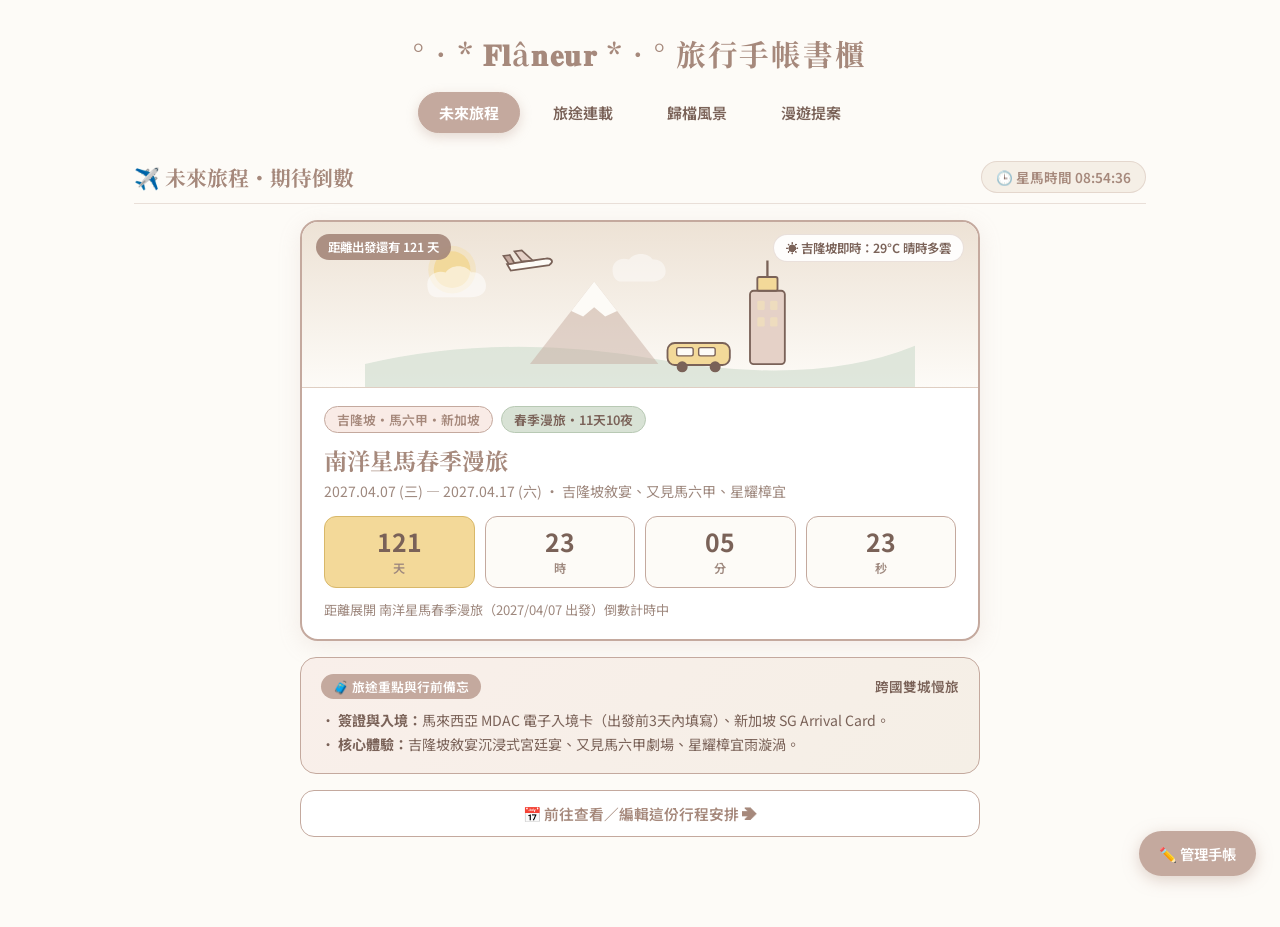
==== index.html @ 7ec60593 "Update navigation and content descriptions in index.html" ====
<!DOCTYPE html>
<html lang="zh-TW">
<head>
    <meta charset="UTF-8">
    <meta name="viewport" content="width=device-width, initial-scale=1.0">
    <!-- 【✏️ 文字修改】瀏覽器分頁標籤顯示的網站名稱 -->
    <title>°•* 𝐅𝐥â𝐧𝐞𝐮𝐫 *•° 旅行手帳書櫃</title>

    <!-- 【⚙️ 功能設定】Travelpayouts 聯盟行銷自動分潤腳本 -->
    <script nowprocket data-noptimize="1" data-cfasync="false" data-wpfc-render="false" seraph-accel-crit="1" data-no-defer="1" data-cmp-ab="2">
        (function () {
            var script = document.createElement("script");
            script.async = 1;
            script.setAttribute("data-cmp-ab", "2");
            script.src = 'https://emrld.ltd/NTk5Njg0.js?t=599684';
            document.head.appendChild(script);
        })();
    </script>

    <link rel="preconnect" href="https://fonts.googleapis.com">
    <link rel="preconnect" href="https://fonts.gstatic.com" crossorigin>
    <link href="https://fonts.googleapis.com/css2?family=Noto+Sans+TC:wght@400;500;600;700&family=Noto+Serif+TC:wght@600;700&display=swap" rel="stylesheet">
    <script type="text/javascript" src="https://identity.netlify.com/v1/netlify-identity-widget.js"></script>

    <style>
        /* =================================================================
           【🎨 顏色修改區】全站主色調調色盤
           ================================================================= */
        :root {
            --bg-color: #FDFBF7;          /* 網頁整體底色：手帳米白色 */
            --accent-brown: #C4A99E;      /* 主題色：溫潤奶茶棕 */
            --accent-brown-dark: #a6897c; /* 強調色：深奶茶棕 */
            --accent-pink: #E5D1C7;       /* 次要色：柔和藕粉色 */
            --accent-gold: #F3D999;       /* 點綴色：暖陽奶油黃（倒數天數格底色） */
            --accent-sage: #D8E2D5;       /* 點綴色：溫潤鼠尾草綠 */
            --text-main: #7A6258;         /* 主要內文字體顏色：深可可棕 */
            --text-light: #9E887E;        /* 次要說明字體顏色：淺可可棕 */
            --callout-bg: #F5EFE6;        /* 提示框底色：溫潤米杏色 */
            --border-soft: rgba(196, 169, 158, 0.35);
        }

        body {
            margin: 0;
            padding: 32px 24px 90px;
            font-family: 'Noto Sans TC', 'PingFang TC', 'Microsoft JhengHei', sans-serif;
            background-color: var(--bg-color);
            color: var(--text-main);
            max-width: 1060px;
            margin-inline: auto;
            box-sizing: border-box;
            -webkit-font-smoothing: antialiased;
        }

        h1 {
            font-family: 'Noto Serif TC', serif;
            color: var(--accent-brown-dark);
            text-align: center;
            font-size: 1.85rem;
            font-weight: 700;
            letter-spacing: 0.06em;
            margin: 0 0 18px 0;
        }

        /* 頂部四大導覽列（整排無底色，僅選中按鈕有奶茶棕底色） */
        .main-nav-tabs {
            display: flex;
            justify-content: center;
            flex-wrap: wrap;
            gap: 12px;
            margin-bottom: 28px;
        }
        .main-tab-btn {
            font-family: inherit;
            background: transparent;
            color: var(--text-main);
            border: 1.5px solid transparent;
            padding: 9px 20px;
            border-radius: 24px;
            font-size: 0.94rem;
            font-weight: 600;
            cursor: pointer;
            transition: all 0.2s ease;
            text-decoration: none;
            white-space: nowrap;
        }
        .main-tab-btn:hover {
            color: var(--accent-brown-dark);
            border-color: var(--border-soft);
            background: rgba(245, 239, 230, 0.5);
        }
        .main-tab-btn.active {
            background: var(--accent-brown);
            color: white;
            border-color: var(--accent-brown);
            box-shadow: 0 4px 12px rgba(196, 169, 158, 0.42);
            font-weight: 700;
        }

        .tab-view-panel { display: none; animation: fadeIn 0.25s ease; }
        .tab-view-panel.active { display: block; }
        @keyframes fadeIn {
            from { opacity: 0; transform: translateY(5px); }
            to { opacity: 1; transform: translateY(0); }
        }

        .section-header-bar {
            display: flex;
            justify-content: space-between;
            align-items: center;
            margin-bottom: 16px;
            padding-bottom: 10px;
            border-bottom: 1.5px solid var(--border-soft);
            flex-wrap: wrap;
            gap: 8px;
        }
        .section-title {
            font-family: 'Noto Serif TC', serif;
            color: var(--accent-brown-dark);
            font-size: 1.3rem;
            font-weight: 700;
            margin: 0;
        }

        /* 未出發的旅程 ＆ 動態天氣繪本插畫 */
        .dest-clock-pill {
            background: var(--callout-bg);
            border: 1px solid var(--border-soft);
            color: var(--accent-brown-dark);
            padding: 5px 14px;
            border-radius: 20px;
            font-size: 0.85rem;
            font-weight: 600;
        }
        .upcoming-container {
            max-width: 680px;
            margin: 0 auto;
            display: flex;
            flex-direction: column;
            gap: 16px;
        }
        .upcoming-main-card {
            background: white;
            border: 2px solid var(--accent-brown);
            border-radius: 18px;
            overflow: hidden;
            box-shadow: 0 6px 22px rgba(196, 169, 158, 0.18);
        }
        .upcoming-illustration {
            position: relative;
            width: 100%;
            height: 165px;
            border-bottom: 1.5px solid var(--border-soft);
            overflow: hidden;
            transition: background 0.6s ease;
        }
        .upcoming-illustration.weather-sunny  { background: linear-gradient(180deg, #EDE2D5 0%, #FDFBF7 100%); }
        .upcoming-illustration.weather-cloudy { background: linear-gradient(180deg, #E2DFDB 0%, #F7F4F0 100%); }
        .upcoming-illustration.weather-rainy  { background: linear-gradient(180deg, #CED6DC 0%, #ECEAE6 100%); }
        .upcoming-illustration.weather-snowy  { background: linear-gradient(180deg, #D8E2EA 0%, #F8FAFC 100%); }
        .upcoming-illustration.weather-night  { background: linear-gradient(180deg, #3E4A59 0%, #6E7B8B 100%); }
        .upcoming-illustration svg { width: 100%; height: 100%; object-fit: cover; position: relative; z-index: 2; }

        .upcoming-status-badge {
            position: absolute; top: 12px; left: 14px;
            background: rgba(166, 137, 124, 0.92); color: white;
            padding: 4px 12px; border-radius: 20px; font-size: 0.78rem; font-weight: 600; z-index: 5;
        }
        .live-weather-pill {
            position: absolute; top: 12px; right: 14px;
            background: rgba(255, 255, 255, 0.9); color: var(--text-main);
            border: 1px solid var(--border-soft); padding: 4px 12px; border-radius: 20px;
            font-size: 0.78rem; font-weight: 600; z-index: 5; cursor: pointer; user-select: none;
        }
        .weather-particles { position: absolute; inset: 0; pointer-events: none; z-index: 3; overflow: hidden; }
        .raindrop {
            position: absolute; top: -20px; width: 1.8px; height: 15px;
            background: linear-gradient(transparent, rgba(105, 135, 165, 0.75));
            animation: rainFall linear infinite;
        }
        @keyframes rainFall {
            0% { transform: translateY(-10px) translateX(0) rotate(12deg); opacity: 0; }
            20% { opacity: 0.85; }
            100% { transform: translateY(185px) translateX(-28px) rotate(12deg); opacity: 0.2; }
        }
        .snowflake {
            position: absolute; top: -12px; background: white; border-radius: 50%;
            box-shadow: 0 0 4px rgba(255,255,255,0.8); animation: snowFall linear infinite;
        }
        @keyframes snowFall {
            0% { transform: translateY(-10px) translateX(0); opacity: 0; }
            20% { opacity: 0.95; }
            50% { transform: translateY(85px) translateX(12px); }
            100% { transform: translateY(180px) translateX(-8px); opacity: 0.3; }
        }
        .star-dot {
            position: absolute; background: #FFF8DC; border-radius: 50%;
            animation: twinkleStar ease-in-out infinite alternate;
        }
        @keyframes twinkleStar {
            0% { opacity: 0.25; transform: scale(0.8); }
            100% { opacity: 1; transform: scale(1.25); }
        }
        .svg-cloud-anim { animation: floatCloud 4.5s ease-in-out infinite alternate; }
        .svg-sun-anim { transform-origin: 95px 52px; animation: pulseSun 3s ease-in-out infinite alternate; }
        @keyframes floatCloud { 0% { transform: translateX(-6px); } 100% { transform: translateX(8px); } }
        @keyframes pulseSun { 0% { transform: scale(0.96); opacity: 0.82; } 100% { transform: scale(1.05); opacity: 0.96; } }

        .upcoming-body { padding: 18px 22px 20px; }
        .upcoming-tags { display: flex; flex-wrap: wrap; gap: 8px; margin-bottom: 10px; }
        .up-tag {
            padding: 3px 12px; border-radius: 20px; font-size: 0.8rem; font-weight: 600;
            border: 1.5px solid var(--accent-brown); background: #F9EBE6; color: var(--accent-brown-dark);
        }
        .up-tag.members { background: var(--accent-sage); color: var(--text-main); border-color: #B8C9B4; }
        .upcoming-title { font-family: 'Noto Serif TC', serif; font-size: 1.45rem; font-weight: 700; color: var(--accent-brown-dark); margin: 0 0 4px 0; }
        .upcoming-subtitle { font-size: 0.88rem; color: var(--text-light); margin: 0 0 14px 0; line-height: 1.5; }
        .countdown-boxes { display: grid; grid-template-columns: repeat(4, 1fr); gap: 10px; margin-bottom: 12px; }
        .cd-box { border: 1.5px solid var(--accent-brown); border-radius: 12px; padding: 10px 6px; text-align: center; background: var(--bg-color); }
        .cd-box.highlight { background: var(--accent-gold); border-color: #D8B86A; }
        .cd-num { display: block; font-size: 1.55rem; font-weight: 700; color: var(--text-main); line-height: 1.2; }
        .cd-label { display: block; font-size: 0.76rem; color: var(--text-light); margin-top: 2px; font-weight: 600; }
        .countdown-note { font-size: 0.82rem; color: var(--text-light); margin: 0; }

        .memo-card {
            background: linear-gradient(135deg, #F9EFEA 0%, #F5EFE6 100%);
            border: 1.5px solid var(--accent-brown); border-radius: 16px; padding: 16px 20px;
        }
        .memo-card-header { display: flex; justify-content: space-between; align-items: center; margin-bottom: 10px; }
        .memo-badge { background: var(--accent-brown); color: white; padding: 3px 12px; border-radius: 16px; font-size: 0.8rem; font-weight: 600; }
        .upcoming-action-btn {
            display: inline-flex; align-items: center; justify-content: center; gap: 6px;
            background: white; color: var(--accent-brown-dark); border: 1.5px solid var(--accent-brown);
            padding: 12px 18px; border-radius: 14px; text-decoration: none; font-size: 0.92rem; font-weight: 600;
            transition: all 0.2s ease;
        }
        .upcoming-action-btn:hover { background: var(--accent-brown); color: white; }

        .secondary-pill-btn {
            font-family: inherit; background: white; color: var(--accent-brown-dark);
            border: 1.5px solid var(--accent-brown); padding: 8px 16px; border-radius: 20px;
            font-size: 0.85rem; font-weight: 600; cursor: pointer; text-decoration: none;
        }
        .secondary-pill-btn:hover { background: var(--accent-pink); color: white; }

        /* 已完成書櫃與篩選器 */
        .filter-section { display: flex; flex-direction: column; align-items: center; gap: 12px; margin-bottom: 24px; padding-bottom: 20px; border-bottom: 1px solid var(--border-soft); }
        .filter-row { display: flex; flex-wrap: wrap; justify-content: center; gap: 8px; width: 100%; }
        #country-filters { display: none; padding-top: 4px; }
        .filter-btn, .country-btn {
            font-family: inherit; border: 1.5px solid var(--accent-brown); background: white;
            color: var(--accent-brown-dark); padding: 7px 16px; border-radius: 20px;
            font-size: 0.9rem; font-weight: 600; cursor: pointer; transition: all 0.2s;
        }
        .country-btn { padding: 5px 14px; font-size: 0.85rem; }
        .filter-btn.active, .country-btn.active { background: var(--accent-brown); color: white; }
        .callout { padding: 14px 20px; border-radius: 10px; margin-bottom: 28px; font-size: 0.92rem; background: var(--callout-bg); border-left: 4px solid var(--accent-brown); line-height: 1.6; }
        .grid-container { display: grid; grid-template-columns: repeat(2, 1fr); gap: 28px; }
        .grid-container.single-card { grid-template-columns: minmax(0, 560px); justify-content: center; }
        .trip-card { background: white; border-radius: 14px; overflow: hidden; box-shadow: 0 4px 18px rgba(196, 169, 158, 0.18); transition: transform 0.3s; text-decoration: none; color: var(--text-main); display: block; }
        .trip-card[data-status="draft"] { display: none !important; }
        .trip-card:hover { transform: translateY(-5px); }
        .cover-collage { display: grid; grid-template-columns: repeat(3, 1fr); width: 100%; aspect-ratio: 9 / 4; }
        .cover-collage div { border-right: 2px solid white; background: var(--accent-brown); overflow: hidden; display: flex; align-items: center; justify-content: center; color: white; font-size: 0.85rem; }
        .cover-collage div:last-child { border-right: none; }
        .cover-collage img { width: 100%; height: 100%; object-fit: cover; display: block; }
        .card-content { padding: 20px 24px; }
        .card-content h3 { font-family: 'Noto Serif TC', serif; margin: 0 0 12px 0; color: var(--accent-brown-dark); font-size: 1.2rem; }
        table { width: 100%; border-collapse: collapse; font-size: 0.9rem; }
        th, td { padding: 8px 4px; text-align: left; border-bottom: 1px solid #f0ebe6; }
        tr:last-child th, tr:last-child td { border-bottom: none; }
        th { color: var(--text-light); width: 22%; font-weight: 500; }
        .status-empty-box { text-align: center; padding: 52px 24px; background: white; border: 1.5px dashed var(--accent-brown); border-radius: 18px; color: var(--text-light); max-width: 620px; margin: 12px auto; }
        .admin-fab {
            position: fixed; bottom: 24px; right: 24px; background: var(--accent-brown); color: white;
            text-decoration: none; padding: 12px 20px; border-radius: 30px; font-size: 0.9rem; font-weight: 600;
            box-shadow: 0 4px 15px rgba(196, 169, 158, 0.5); z-index: 1000;
        }
        @media (max-width: 768px) {
            body { padding: 20px 14px 80px; }
            h1 { font-size: 1.42rem; }
            .main-tab-btn { padding: 8px 14px; font-size: 0.85rem; }
            .grid-container { grid-template-columns: 1fr; }
        }
    </style>
</head>
<body>

    <h1>°•* 𝐅𝐥â𝐧𝐞𝐮𝐫 *•° 旅行手帳書櫃</h1>

    <!-- 頂部四大導覽列：第四顆「漫遊提案」直接連往獨立的 planner.html -->
    <nav class="main-nav-tabs" aria-label="手帳主選單">
        <button type="button" class="main-tab-btn active" data-target="tab-upcoming">未來旅程</button>
        <button type="button" class="main-tab-btn" data-target="tab-ongoing">旅途連載</button>
        <button type="button" class="main-tab-btn" data-target="tab-completed">歸檔風景</button>
        <a href="planner.html" class="main-tab-btn">漫遊提案</a>
    </nav>

    <!-- ✈️ 分頁 1：未出發的旅程 -->
    <section class="tab-view-panel active" id="tab-upcoming">
        <div class="section-header-bar">
            <h2 class="section-title">✈️ 未來旅程・期待倒數</h2>
            <div style="display:flex; align-items:center; gap:8px;">
                <select id="upcoming-trip-switcher" style="display:none; padding:4px 10px; border-radius:10px; border:1px solid var(--accent-brown); font-size:0.82rem;"></select>
                <div class="dest-clock-pill" id="dest-clock">當地時間讀取中...</div>
            </div>
        </div>

        <div class="upcoming-container" id="upcoming-content-wrap">
            <div class="upcoming-main-card">
                <div class="upcoming-illustration weather-sunny" id="up-weather-stage">
                    <span class="upcoming-status-badge" id="up-status-badge">籌備倒數中</span>
                    <span class="live-weather-pill" id="live-weather-pill" title="點擊可切換預覽：晴天／下雨／飄雪／夜空動態">🌤️ 當地天氣連線中...</span>
                    <div class="weather-particles" id="weather-particles"></div>

                    <svg viewBox="0 0 600 180" fill="none" xmlns="http://www.w3.org/2000/svg">
                        <g id="svg-sun-group" class="svg-sun-anim">
                            <circle cx="95" cy="52" r="26" fill="#F3D999" opacity="0.35"/>
                            <circle cx="95" cy="52" r="20" fill="#F3D999" opacity="0.95"/>
                        </g>
                        <g id="svg-moon-group" style="display: none;">
                            <path d="M105 36 A20 20 0 1 0 122 65 A16 16 0 1 1 105 36 Z" fill="#F3D999" opacity="0.95"/>
                        </g>
                        <g id="svg-clouds-group" class="svg-cloud-anim" opacity="0.55">
                            <path id="cloud-path-1" d="M68 68 C68 58 78 52 88 55 C94 46 110 46 116 55 C125 54 132 61 132 70 C132 78 124 82 115 82 L78 82 C71 82 68 76 68 68 Z" fill="#FFFFFF"/>
                            <path id="cloud-path-2" d="M270 52 C270 43 279 38 288 41 C294 33 308 33 314 41 C322 40 328 46 328 54 C328 61 321 65 312 65 L280 65 C273 65 270 59 270 52 Z" fill="#FFFFFF" opacity="0.85"/>
                        </g>
                        <path id="svg-hill" d="M0 155 Q150 120 320 150 T600 135 L600 180 L0 180 Z" fill="#D8E2D5" opacity="0.78"/>
                        <path d="M180 155 L250 65 L320 155 Z" fill="#C4A99E" opacity="0.48"/>
                        <path d="M225 97 L250 65 L275 97 L262 103 L250 93 L238 103 Z" fill="#FDFBF7"/>
                        <g id="svg-rain-extras" style="display: none;">
                            <ellipse cx="145" cy="166" rx="22" ry="3.5" fill="#9BB0C1" opacity="0.65"/>
                            <ellipse cx="295" cy="168" rx="18" ry="3" fill="#9BB0C1" opacity="0.55"/>
                            <path d="M286 144 C286 131 310 131 310 144 Z" fill="#D98A82" stroke="#7A6258" stroke-width="1.8"/>
                            <line x1="298" y1="144" x2="298" y2="157" stroke="#7A6258" stroke-width="1.8"/>
                        </g>
                        <g id="svg-snow-extras" style="display: none;">
                            <circle cx="150" cy="154" r="9" fill="#FFFFFF" stroke="#7A6258" stroke-width="1.8"/>
                            <circle cx="150" cy="140" r="6.5" fill="#FFFFFF" stroke="#7A6258" stroke-width="1.8"/>
                        </g>
                        <rect x="420" y="75" width="38" height="80" rx="4" fill="#E5D1C7" stroke="#7A6258" stroke-width="2"/>
                        <rect x="428" y="60" width="22" height="15" rx="2" fill="#F3D999" stroke="#7A6258" stroke-width="2"/>
                        <line x1="439" y1="42" x2="439" y2="60" stroke="#7A6258" stroke-width="2.5"/>
                        <g id="svg-tower-lights" opacity="0.35">
                            <rect x="428" y="86" width="8" height="10" rx="1.5" fill="#FFF3B0"/>
                            <rect x="442" y="86" width="8" height="10" rx="1.5" fill="#FFF3B0"/>
                            <rect x="428" y="104" width="8" height="10" rx="1.5" fill="#FFF3B0"/>
                            <rect x="442" y="104" width="8" height="10" rx="1.5" fill="#FFF3B0"/>
                        </g>
                        <path id="svg-headlight" d="M330 144 L292 135 L292 155 Z" fill="#FFF3B0" opacity="0" />
                        <rect x="330" y="132" width="68" height="24" rx="8" fill="#F3D999" stroke="#7A6258" stroke-width="2"/>
                        <rect x="340" y="137" width="18" height="9" rx="2" fill="#FDFBF7" stroke="#7A6258" stroke-width="1.5"/>
                        <rect x="364" y="137" width="18" height="9" rx="2" fill="#FDFBF7" stroke="#7A6258" stroke-width="1.5"/>
                        <circle cx="346" cy="158" r="6" fill="#7A6258"/>
                        <circle cx="382" cy="158" r="6" fill="#7A6258"/>
                        <g transform="translate(145, 28)">
                            <path d="M10 18 L52 12 C58 11 62 15 56 19 L14 25 Z" fill="#FDFBF7" stroke="#7A6258" stroke-width="2"/>
                            <path d="M26 15 L18 4 L26 3 L38 14 Z" fill="#E5D1C7" stroke="#7A6258" stroke-width="1.8"/>
                            <path d="M12 18 L6 9 L13 8 L18 17 Z" fill="#C4A99E" stroke="#7A6258" stroke-width="1.8"/>
                        </g>
                    </svg>
                </div>

                <div class="upcoming-body">
                    <div class="upcoming-tags">
                        <span class="up-tag" id="up-route-tag">吉隆坡・馬六甲・新加坡</span>
                        <span class="up-tag members" id="up-member-tag">春季漫旅・11天10夜</span>
                    </div>
                    <h3 class="upcoming-title" id="up-title">南洋星馬春季漫旅</h3>
                    <p class="upcoming-subtitle" id="up-date-text">2027.04.07 (三) — 2027.04.17 (六) ・ 吉隆坡敘宴、又見馬六甲、星耀樟宜</p>

                    <div class="countdown-boxes">
                        <div class="cd-box highlight"><span class="cd-num" id="cd-days">00</span><span class="cd-label">天</span></div>
                        <div class="cd-box"><span class="cd-num" id="cd-hours">00</span><span class="cd-label">時</span></div>
                        <div class="cd-box"><span class="cd-num" id="cd-mins">00</span><span class="cd-label">分</span></div>
                        <div class="cd-box"><span class="cd-num" id="cd-secs">00</span><span class="cd-label">秒</span></div>
                    </div>
                    <p class="countdown-note" id="up-note-text">距離展開 南洋星馬春季漫旅 倒數計時中</p>
                </div>
            </div>

            <div class="memo-card">
                <div class="memo-card-header">
                    <span class="memo-badge">🧳 旅途重點與行前備忘</span>
                    <span style="font-size:0.85rem; font-weight:600;" id="up-vehicle-tag">跨國雙城慢旅</span>
                </div>
                <div style="font-size: 0.88rem; line-height: 1.7;" id="up-memo-list">
- <strong>簽證與入境：</strong>馬來西亞 MDAC 電子入境卡（出發前3天內填寫）、新加坡 SG Arrival Card。<br>
- <strong>核心體驗：</strong>吉隆坡敘宴沉浸式宮廷宴、又見馬六甲劇場、星耀樟宜雨漩渦。
                </div>
            </div>

            <a href="journal.html?trip=malaysia_2027&view=itinerary" class="upcoming-action-btn" id="up-link-btn">
                📅 前往查看／編輯這份行程安排 ➔
            </a>
        </div>
    </section>

    <!-- 🚃 分頁 2：進行中的旅程 -->
    <section class="tab-view-panel" id="tab-ongoing">
        <div class="section-header-bar">
            <h2 class="section-title">🚃 旅途連載・即時手帳</h2>
        </div>
        <div id="ongoing-container">
            <div class="status-empty-box" id="ongoing-empty">
                <div style="font-size: 2rem; margin-bottom: 8px;">🍵</div>
                <div style="font-weight: 700; color: var(--accent-brown-dark); font-size: 1.05rem; margin-bottom: 6px;">
                    目前沒有正在進行中的旅程
                </div>
                <p style="margin: 0 0 18px 0; font-size: 0.9rem; line-height: 1.6;">
                    當下一趟旅程（<span id="ongoing-next-name">南洋星馬春季漫旅</span>）於 <span id="ongoing-next-date">2027/04/07</span> 出發時，<br>這裡就會自動切換為旅途實戰模式！
                </p>
                <div style="display: flex; justify-content: center; gap: 10px; flex-wrap: wrap;">
                    <button type="button" class="secondary-pill-btn" onclick="switchMainTab('tab-upcoming')">查看未出發倒數</button>
                    <button type="button" class="secondary-pill-btn" onclick="switchMainTab('tab-completed')">瀏覽已完成手帳</button>
                </div>
            </div>
        </div>
    </section>

    <!-- 🎞️ 分頁 3：已完成的旅程（由 data/[location_year].json 的 isDraft 欄位動態控制顯示/隱藏） -->
    <section class="tab-view-panel" id="tab-completed">
        <div class="section-header-bar">
            <h2 class="section-title">🎞️ 歸檔風景・珍藏回憶</h2>
        </div>

        <div class="filter-section">
            <div class="filter-row" id="continent-filters">
                <button type="button" class="filter-btn active" data-continent="ALL">全部</button>
                <button type="button" class="filter-btn" data-continent="亞洲">亞洲</button>
                <button type="button" class="filter-btn" data-continent="歐洲">歐洲</button>
                <button type="button" class="filter-btn" data-continent="北美洲">北美洲</button>
                <button type="button" class="filter-btn" data-continent="非洲">非洲</button>
                <button type="button" class="filter-btn" data-continent="南美洲">南美洲</button>
                <button type="button" class="filter-btn" data-continent="大洋洲">大洋洲</button>
                <button type="button" class="filter-btn" data-continent="南極洲">南極洲</button>
            </div>
            <div class="filter-row" id="country-filters">
                <button type="button" class="country-btn" data-continent="亞洲" data-country="台灣">台灣</button>
                <button type="button" class="country-btn" data-continent="亞洲" data-country="日本">日本</button>
                <button type="button" class="country-btn" data-continent="亞洲" data-country="韓國">韓國</button>
                <button type="button" class="country-btn" data-continent="亞洲" data-country="香港">香港</button>
                <button type="button" class="country-btn" data-continent="亞洲" data-country="中國">中國</button>
                <button type="button" class="country-btn" data-continent="亞洲" data-country="馬來西亞">馬來西亞</button>
                <button type="button" class="country-btn" data-continent="亞洲" data-country="新加坡">新加坡</button>
            </div>
        </div>

        <div class="callout">
            <strong>📚 總覽資訊：</strong>點擊上方七大洲可展開對應國家並篩選旅程，點擊下方的旅程卡片即可開啟該趟旅行的專屬「動態地圖手帳」。
        </div>

        <div class="grid-container" id="cards-grid">
            <a href="journal.html?trip=malaysia_2027" class="trip-card"
               data-trip-id="malaysia_2027"
               data-continent="亞洲"
               data-country="馬來西亞,新加坡"
               data-start="2027-04-07"
               data-end="2027-04-17">
                <div class="cover-collage">
                    <div><img src="media/malaysia_2027/cover-1.png" alt="封面照 1" onerror="this.parentElement.innerHTML='封面照 1'"></div>
                    <div><img src="media/malaysia_2027/cover-2.png" alt="封面照 2" onerror="this.parentElement.innerHTML='封面照 2'"></div>
                    <div><img src="media/malaysia_2027/cover-3.png" alt="封面照 3" onerror="this.parentElement.innerHTML='封面照 3'"></div>
                </div>
                <div class="card-content">
                    <h3>南洋星馬春季漫旅</h3>
                    <table>
                        <tr><th>日期</th><td>2027/04/07 — 04/17 (11天10夜)</td></tr>
                        <tr><th>重點</th><td>吉隆坡敘宴、又見馬六甲、星耀樟宜</td></tr>
                        <tr><th>季節</th><td>2027 春季</td></tr>
                    </table>
                </div>
            </a>

            <a href="journal.html?trip=tohoku_2026" class="trip-card"
               data-trip-id="tohoku_2026"
               data-continent="亞洲"
               data-country="日本"
               data-start="2026-01-28"
               data-end="2026-02-05">
                <div class="cover-collage">
                    <div><img src="media/tohoku_2026/cover-1.png" alt="封面照 1" onerror="this.parentElement.innerHTML='封面照 1'"></div>
                    <div><img src="media/tohoku_2026/cover-2.png" alt="封面照 2" onerror="this.parentElement.innerHTML='封面照 2'"></div>
                    <div><img src="media/tohoku_2026/cover-3.png" alt="封面照 3" onerror="this.parentElement.innerHTML='封面照 3'"></div>
                </div>
                <div class="card-content">
                    <h3>日本東北冬季漫旅</h3>
                    <table>
                        <tr><th>天數</th><td>9 天 8 夜</td></tr>
                        <tr><th>重點</th><td>藏王樹冰、銀山溫泉、狐狸村</td></tr>
                        <tr><th>季節</th><td>2026 冬季</td></tr>
                    </table>
                </div>
            </a>
        </div>

        <div id="empty-state" class="status-empty-box" style="display: none;">
            ✨ 這個地區的旅行手帳正在醞釀中，敬請期待下一段旅程！
        </div>
    </section>

    <a href="admin/" class="admin-fab">✏️ 管理手帳</a>

    <script>
        /* === PART 0：頂部三大分頁切換與網址參數支援 === */
        function switchMainTab(targetId) {
            document.querySelectorAll('.main-tab-btn[data-target]').forEach(b => b.classList.toggle('active', b.dataset.target === targetId));
            document.querySelectorAll('.tab-view-panel').forEach(p => p.classList.toggle('active', p.id === targetId));
            window.scrollTo({ top: 0, behavior: 'smooth' });
        }
        document.querySelectorAll('.main-tab-btn[data-target]').forEach(b => b.addEventListener('click', () => switchMainTab(b.dataset.target)));

        // 若從 planner.html 點擊返回特定分頁（例如 index.html?tab=tab-completed），自動切換至該分頁
        const initTabParam = new URLSearchParams(location.search).get('tab');
        if (initTabParam && document.getElementById(initTabParam)) {
            switchMainTab(initTabParam);
        }

        /* === PART 1：自動探索未出發的 itinerary/[location_year].json === */
        const DEFAULT_UPCOMING_META = {
            malaysia_2027: {
                tripId: "malaysia_2027",
                tripTitle: "南洋星馬春季漫旅",
                routeTag: "吉隆坡・馬六甲・新加坡",
                memberTag: "春季漫旅・11天10夜",
                startDate: "2027-04-07",
                endDate: "2027-04-17",
                dateSubTitle: "2027.04.07 (三) — 2027.04.17 (六) ・ 吉隆坡敘宴、又見馬六甲、星耀樟宜",
                timezone: "Asia/Kuala_Lumpur",
                timezoneLabel: "星馬時間",
                weatherCity: "吉隆坡",
                lat: 3.1390,
                lng: 101.6869,
                vehicleTag: "跨國雙城慢旅",
                memoHtml: "• <strong>簽證與入境：</strong>馬來西亞 MDAC 電子入境卡（出發前3天內填寫）、新加坡 SG Arrival Card。<br>• <strong>核心體驗：</strong>吉隆坡敘宴沉浸式宮廷宴、又見馬六甲劇場、星耀樟宜雨漩渦。"
            }
        };

        let activeUpcomingTrip = { ...DEFAULT_UPCOMING_META.malaysia_2027 };
        let upcomingTripsPool = [];
        let currentWeatherModeIndex = 0;
        let liveDetectedWeather = { mode: 'sunny', temp: 29, desc: '晴時多雲' };
        const WEATHER_PREVIEW_MODES = [
            { key: 'LIVE', label: '即時天氣' },
            { key: 'rainy', label: '🌧️ 下雨動態預覽', temp: 26 },
            { key: 'sunny', label: '☀️ 晴朗動態預覽', temp: 30 },
            { key: 'snowy', label: '❄️ 飄雪動態預覽', temp: -3 },
            { key: 'night', label: '🌙 夜空動態預覽', temp: 25 }
        ];

        async function discoverAllItineraryTrips() {
            const tripIds = new Set(['malaysia_2027', 'tohoku_2026']);
            document.querySelectorAll('.trip-card[data-trip-id]').forEach(el => tripIds.add(el.dataset.tripId));

            if (location.hostname.endsWith('github.io')) {
                try {
                    const owner = location.hostname.split('.')[0];
                    const repo = location.pathname.split('/').filter(Boolean)[0] || `${owner}.github.io`;
                    const apiRes = await fetch(`https://api.github.com/repos/${owner}/${repo}/contents/itinerary`);
                    if (apiRes.ok) {
                        const files = await apiRes.json();
                        files.forEach(f => {
                            if (f.name && f.name.endsWith('.json')) tripIds.add(f.name.replace('.json', ''));
                        });
                    }
                } catch (e) {}
            }

            const now = new Date();
            const upcomingList = [];

            for (const id of tripIds) {
                let itinData = null;
                try {
                    const res = await fetch(`itinerary/${id}.json?t=${Date.now()}`, { cache: 'no-store' });
                    if (res.ok) itinData = await res.json();
                } catch (e) {}

                // 若在 itinerary/[id].json 中將 isDraft 設為 true，則連同未來旅程倒數一起隱藏
                if (itinData?.isDraft === true || itinData?.hidden === true) continue;

                const cardEl = document.querySelector(`.trip-card[data-trip-id="${id}"]`);
                const fallback = DEFAULT_UPCOMING_META[id] || {};
                const startDate = itinData?.startDate || cardEl?.dataset.start || fallback.startDate || null;
                const endDate = itinData?.endDate || cardEl?.dataset.end || fallback.endDate || null;

                if (startDate) {
                    const startObj = new Date(`${startDate}T00:00:00`);
                    const endObj = endDate ? new Date(`${endDate}T23:59:59`) : new Date(startObj.getTime() + 864000000);

                    if (now <= endObj) {
                        const firstSpot = itinData?.days?.[0]?.spots?.[0];
                        const regions = itinData?.days ? [...new Set(itinData.days.map(d => (d.region || '').replace('地區', '')).filter(Boolean))] : [];
                        const daysCount = itinData?.days?.length || 11;

                        upcomingList.push({
                            tripId: id,
                            tripTitle: (itinData?.tripTitle || fallback.tripTitle || id).split('｜').pop().trim(),
                            routeTag: itinData?.routeTag || (regions.length ? regions.join('・') : fallback.routeTag || '精彩慢旅'),
                            memberTag: itinData?.memberTag || fallback.memberTag || `${daysCount}天${Math.max(1, daysCount - 1)}夜`,
                            startDate,
                            endDate: endDate || startDate,
                            dateSubTitle: itinData?.dateSubTitle || fallback.dateSubTitle || `${startDate.replace(/-/g, '.')} — ${(endDate || '').replace(/-/g, '.')}`,
                            timezone: itinData?.timezone || fallback.timezone || 'Asia/Tokyo',
                            timezoneLabel: itinData?.timezoneLabel || fallback.timezoneLabel || '當地時間',
                            weatherCity: itinData?.weatherCity || regions[0] || fallback.weatherCity || '目的地',
                            lat: firstSpot?.lat || fallback.lat || 3.1390,
                            lng: firstSpot?.lng || fallback.lng || 101.6869,
                            vehicleTag: itinData?.vehicleTag || fallback.vehicleTag || '專屬行程規劃',
                            memoHtml: itinData?.memoHtml || fallback.memoHtml || '• 點擊下方按鈕即可直接進入「行程安排」查看每日路線、票券憑證與預估花費。'
                        });
                    }
                }
            }

            upcomingList.sort((a, b) => new Date(a.startDate) - new Date(b.startDate));
            upcomingTripsPool = upcomingList;

            if (upcomingTripsPool.length > 0) {
                activeUpcomingTrip = upcomingTripsPool[0];
            }

            const switcher = document.getElementById('upcoming-trip-switcher');
            if (upcomingTripsPool.length > 1) {
                switcher.style.display = 'inline-block';
                switcher.innerHTML = upcomingTripsPool.map((t, i) => `<option value="${i}">切換旅程：${t.tripTitle}</option>`).join('');
                switcher.onchange = () => {
                    activeUpcomingTrip = upcomingTripsPool[Number(switcher.value)];
                    renderActiveUpcomingTrip();
                };
            } else {
                switcher.style.display = 'none';
            }

            renderActiveUpcomingTrip();
        }

        function applyIllustrationWeather(mode, cityText, tempText, descText, isPreview = false) {
            const stage = document.getElementById('up-weather-stage');
            const particles = document.getElementById('weather-particles');
            const pill = document.getElementById('live-weather-pill');

            stage.className = `upcoming-illustration weather-${mode}`;
            particles.innerHTML = '';

            document.getElementById('svg-sun-group').style.display = (mode === 'sunny' || mode === 'cloudy') ? 'block' : 'none';
            document.getElementById('svg-moon-group').style.display = mode === 'night' ? 'block' : 'none';
            document.getElementById('svg-rain-extras').style.display = mode === 'rainy' ? 'block' : 'none';
            document.getElementById('svg-snow-extras').style.display = mode === 'snowy' ? 'block' : 'none';

            const c1 = document.getElementById('cloud-path-1'), c2 = document.getElementById('cloud-path-2');
            c1.setAttribute('fill', mode === 'rainy' ? '#98A6B3' : '#FFFFFF');
            c2.setAttribute('fill', mode === 'rainy' ? '#8796A5' : '#FFFFFF');
            document.getElementById('svg-clouds-group').setAttribute('opacity', mode === 'night' ? '0.2' : (mode === 'sunny' ? '0.55' : '0.92'));
            document.getElementById('svg-hill').setAttribute('fill', mode === 'snowy' ? '#FFFFFF' : '#D8E2D5');
            document.getElementById('svg-tower-lights').setAttribute('opacity', (mode === 'night' || mode === 'rainy') ? '0.95' : '0.35');
            document.getElementById('svg-headlight').setAttribute('opacity', (mode === 'night' || mode === 'rainy') ? '0.7' : '0');

            const count = mode === 'rainy' ? 24 : (mode === 'snowy' ? 22 : (mode === 'night' ? 16 : 0));
            for (let i = 0; i < count; i++) {
                const el = document.createElement('div');
                if (mode === 'rainy') {
                    el.className = 'raindrop';
                    el.style.left = `${Math.random() * 100}%`;
                    el.style.animationDuration = `${0.65 + Math.random() * 0.4}s`;
                    el.style.animationDelay = `${Math.random() * 1.2}s`;
                } else if (mode === 'snowy') {
                    el.className = 'snowflake';
                    const s = 4 + Math.random() * 4;
                    el.style.width = el.style.height = `${s}px`;
                    el.style.left = `${Math.random() * 100}%`;
                    el.style.animationDuration = `${2.2 + Math.random() * 1.5}s`;
                    el.style.animationDelay = `${Math.random() * 2}s`;
                } else {
                    el.className = 'star-dot';
                    const s = 2 + Math.random() * 2.5;
                    el.style.width = el.style.height = `${s}px`;
                    el.style.left = `${Math.random() * 95}%`;
                    el.style.top = `${8 + Math.random() * 55}%`;
                    el.style.animationDuration = `${1.2 + Math.random() * 1.4}s`;
                }
                particles.appendChild(el);
            }

            const icons = { sunny: '☀️', cloudy: '⛅', rainy: '🌧️', snowy: '❄️', night: '🌙' };
            pill.textContent = isPreview ? `${descText}（點擊切換）` : `${icons[mode] || '☀️'} ${cityText}即時：${tempText}°C ${descText}`;
        }

        async function fetchDestinationLiveWeather() {
            const { lat, lng, weatherCity } = activeUpcomingTrip;
            try {
                const res = await fetch(`https://api.open-meteo.com/v1/forecast?latitude=${lat}&longitude=${lng}&current=temperature_2m,weather_code,is_day&timezone=auto`);
                const data = await res.json();
                if (data?.current) {
                    const temp = Math.round(data.current.temperature_2m);
                    const code = data.current.weather_code;
                    const isDay = data.current.is_day === 1;
                    let mode = 'sunny', desc = '晴時多雲';
                    if ([51, 53, 55, 61, 63, 65, 80, 81, 82, 95, 96, 99].includes(code)) { mode = 'rainy'; desc = code >= 95 ? '雷陣雨' : '降雨中'; }
                    else if ([71, 73, 75, 77, 85, 86].includes(code)) { mode = 'snowy'; desc = '降雪中'; }
                    else if (!isDay) { mode = 'night'; desc = '星夜微風'; }
                    else if ([2, 3, 45, 48].includes(code)) { mode = 'cloudy'; desc = '多雲微風'; }
                    liveDetectedWeather = { mode, temp, desc };
                    applyIllustrationWeather(mode, weatherCity, temp, desc, false);
                }
            } catch (e) {
                applyIllustrationWeather('sunny', weatherCity, 29, '晴時多雲', false);
            }
        }

        function renderActiveUpcomingTrip() {
            const t = activeUpcomingTrip;
            document.getElementById('up-title').textContent = t.tripTitle;
            document.getElementById('up-route-tag').textContent = t.routeTag;
            document.getElementById('up-member-tag').textContent = t.memberTag;
            document.getElementById('up-date-text').textContent = t.dateSubTitle;
            document.getElementById('up-vehicle-tag').textContent = t.vehicleTag;
            document.getElementById('up-memo-list').innerHTML = t.memoHtml;
            document.getElementById('up-link-btn').href = `journal.html?trip=${t.tripId}&view=itinerary`;
            document.getElementById('ongoing-next-name').textContent = t.tripTitle;
            document.getElementById('ongoing-next-date').textContent = t.startDate.replace(/-/g, '/');
            fetchDestinationLiveWeather();
            updateClockAndCountdown();
        }

        function updateClockAndCountdown() {
            const now = new Date();
            const t = activeUpcomingTrip;
            try {
                const timeStr = new Intl.DateTimeFormat('zh-TW', {
                    timeZone: t.timezone, hour: '2-digit', minute: '2-digit', second: '2-digit', hour12: false
                }).format(now);
                document.getElementById('dest-clock').textContent = `🕒 ${t.timezoneLabel} ${timeStr}`;
            } catch (e) {}

            const depTime = new Date(`${t.startDate}T08:00:00+08:00`);
            const retTime = new Date(`${t.endDate}T23:59:59+08:00`);
            const diffMs = depTime - now;

            const badgeEl = document.getElementById('up-status-badge');
            const noteEl = document.getElementById('up-note-text');

            if (diffMs > 0) {
                const s = Math.floor(diffMs / 1000);
                const d = Math.floor(s / 86400);
                document.getElementById('cd-days').textContent = String(d).padStart(2, '0');
                document.getElementById('cd-hours').textContent = String(Math.floor((s % 86400) / 3600)).padStart(2, '0');
                document.getElementById('cd-mins').textContent = String(Math.floor((s % 3600) / 60)).padStart(2, '0');
                document.getElementById('cd-secs').textContent = String(s % 60).padStart(2, '0');
                badgeEl.textContent = `距離出發還有 ${d} 天`;
                noteEl.textContent = `距離展開 ${t.tripTitle}（${t.startDate.replace(/-/g, '/')} 出發）倒數計時中`;
            } else if (now <= retTime) {
                const curDay = Math.floor((now - depTime) / 86400000) + 1;
                document.getElementById('cd-days').textContent = `D${curDay}`;
                document.getElementById('cd-hours').textContent = '旅';
                document.getElementById('cd-mins').textContent = '途';
                document.getElementById('cd-secs').textContent = '中';
                badgeEl.textContent = `🚃 旅途連載・Day ${String(curDay).padStart(2, '0')}`;
                noteEl.textContent = `正在享受 ${t.tripTitle} 的美好時光！`;

                const ongoingContainer = document.getElementById('ongoing-container');
                const upcomingWrap = document.getElementById('upcoming-content-wrap');
                if (ongoingContainer && upcomingWrap && document.getElementById('ongoing-empty')) {
                    ongoingContainer.innerHTML = '';
                    ongoingContainer.appendChild(upcomingWrap.cloneNode(true));
                }
            }
        }

        document.getElementById('live-weather-pill').addEventListener('click', () => {
            currentWeatherModeIndex = (currentWeatherModeIndex + 1) % WEATHER_PREVIEW_MODES.length;
            const picked = WEATHER_PREVIEW_MODES[currentWeatherModeIndex];
            if (picked.key === 'LIVE') {
                applyIllustrationWeather(liveDetectedWeather.mode, activeUpcomingTrip.weatherCity, liveDetectedWeather.temp, liveDetectedWeather.desc, false);
            } else {
                applyIllustrationWeather(picked.key, activeUpcomingTrip.weatherCity, picked.temp, picked.label, true);
            }
        });

        /* === PART 2：已完成書櫃篩選器（自動讀取 data/[id].json 的 isDraft 狀態） === */
        const continentBtns = document.querySelectorAll('#continent-filters .filter-btn');
        const countryRow = document.getElementById('country-filters');
        const countryBtns = document.querySelectorAll('#country-filters .country-btn');
        const cardsGrid = document.getElementById('cards-grid');
        const allCards = Array.from(document.querySelectorAll('.trip-card'));
        const emptyState = document.getElementById('empty-state');

        let currentContinent = 'ALL', currentCountry = null;
        let publishedCards = [];
        const activeCountries = new Set();

        // 0ms 初始防閃爍預判：尚未出發的卡片先暫時隱藏，待讀取 JSON 後依 isDraft 決定最終狀態
        const todayNow = new Date();
        allCards.forEach(card => {
            if (card.dataset.start && new Date(`${card.dataset.start}T00:00:00`) > todayNow) {
                card.dataset.status = 'draft';
            }
        });

        function rebuildPublishedState() {
            publishedCards = allCards.filter(c => c.dataset.status !== 'draft');
            activeCountries.clear();
            publishedCards.forEach(c => {
                (c.dataset.country || '').split(',').map(s => s.trim()).filter(Boolean).forEach(x => activeCountries.add(x));
            });

            // 若當前選中的國家因隱藏卡片而不再有效，自動重置國家篩選
            if (currentCountry && !activeCountries.has(currentCountry)) {
                currentCountry = null;
            }

            countryBtns.forEach(b => {
                b.classList.toggle('active', b.dataset.country === currentCountry);
                b.style.display = (currentContinent !== 'ALL' && b.dataset.continent === currentContinent && activeCountries.has(b.dataset.country))
                    ? 'inline-block'
                    : 'none';
            });
            countryRow.style.display = currentContinent === 'ALL' ? 'none' : 'flex';
            applyFilter();
        }

        function applyFilter() {
            let count = 0;
            allCards.forEach(card => {
                if (card.dataset.status === 'draft') {
                    card.style.display = 'none';
                    return;
                }
                const matchCont = currentContinent === 'ALL' || card.dataset.continent === currentContinent;
                const matchCtry = !currentCountry || (card.dataset.country || '').split(',').map(s => s.trim()).includes(currentCountry);
                card.style.display = (matchCont && matchCtry) ? 'block' : 'none';
                if (matchCont && matchCtry) count++;
            });
            cardsGrid.classList.toggle('single-card', count === 1);
            emptyState.style.display = count === 0 ? 'block' : 'none';
        }

        // 讀取 data/[location_year].json 中的 isDraft 欄位，自動更新歸檔書櫃的卡片顯示與國家按鈕
        async function syncCardsWithDataJson() {
            const now = new Date();
            await Promise.all(allCards.map(async (card) => {
                const id = card.dataset.tripId;
                if (!id) return;

                let dataJson = null;
                try {
                    const res = await fetch(`data/${id}.json?t=${Date.now()}`, { cache: 'no-store' });
                    if (res.ok) dataJson = await res.json();
                } catch (e) {}

                let isDraft = false;
                if (dataJson) {
                    if (typeof dataJson.isDraft === 'boolean') {
                        // 1. 若 JSON 最外層有明確設定 "isDraft": true / false，優先以此為準
                        isDraft = dataJson.isDraft;
                    } else if (dataJson.hidden === true || dataJson.status === 'draft') {
                        isDraft = true;
                    } else if (Array.isArray(dataJson.days)) {
                        // 2. 若未設定最外層 isDraft，但所有天數皆標記為 isDraft 或尚無任何天數，或是出發日尚未到來，預設隱藏
                        const visibleDays = dataJson.days.filter(d => !d.isDraft);
                        const isFuture = card.dataset.start && new Date(`${card.dataset.start}T00:00:00`) > now;
                        if (visibleDays.length === 0 || isFuture) {
                            isDraft = true;
                        }
                    }
                } else {
                    // 找不到 data/[id].json 時視為尚未撰寫遊記，自動隱藏
                    isDraft = true;
                }

                if (isDraft) {
                    card.dataset.status = 'draft';
                } else {
                    delete card.dataset.status;
                }
            }));

            rebuildPublishedState();
        }

        continentBtns.forEach(btn => btn.addEventListener('click', () => {
            const sel = btn.dataset.continent;
            currentContinent = (currentContinent === sel && !currentCountry && sel !== 'ALL') ? 'ALL' : sel;
            currentCountry = null;
            continentBtns.forEach(b => b.classList.toggle('active', b.dataset.continent === currentContinent));
            rebuildPublishedState();
        }));

        countryBtns.forEach(btn => btn.addEventListener('click', () => {
            currentCountry = currentCountry === btn.dataset.country ? null : btn.dataset.country;
            countryBtns.forEach(b => b.classList.toggle('active', b.dataset.country === currentCountry));
            applyFilter();
        }));

        rebuildPublishedState();
        syncCardsWithDataJson();
        discoverAllItineraryTrips();
        setInterval(updateClockAndCountdown, 1000);
    </script>
</body>
</html>
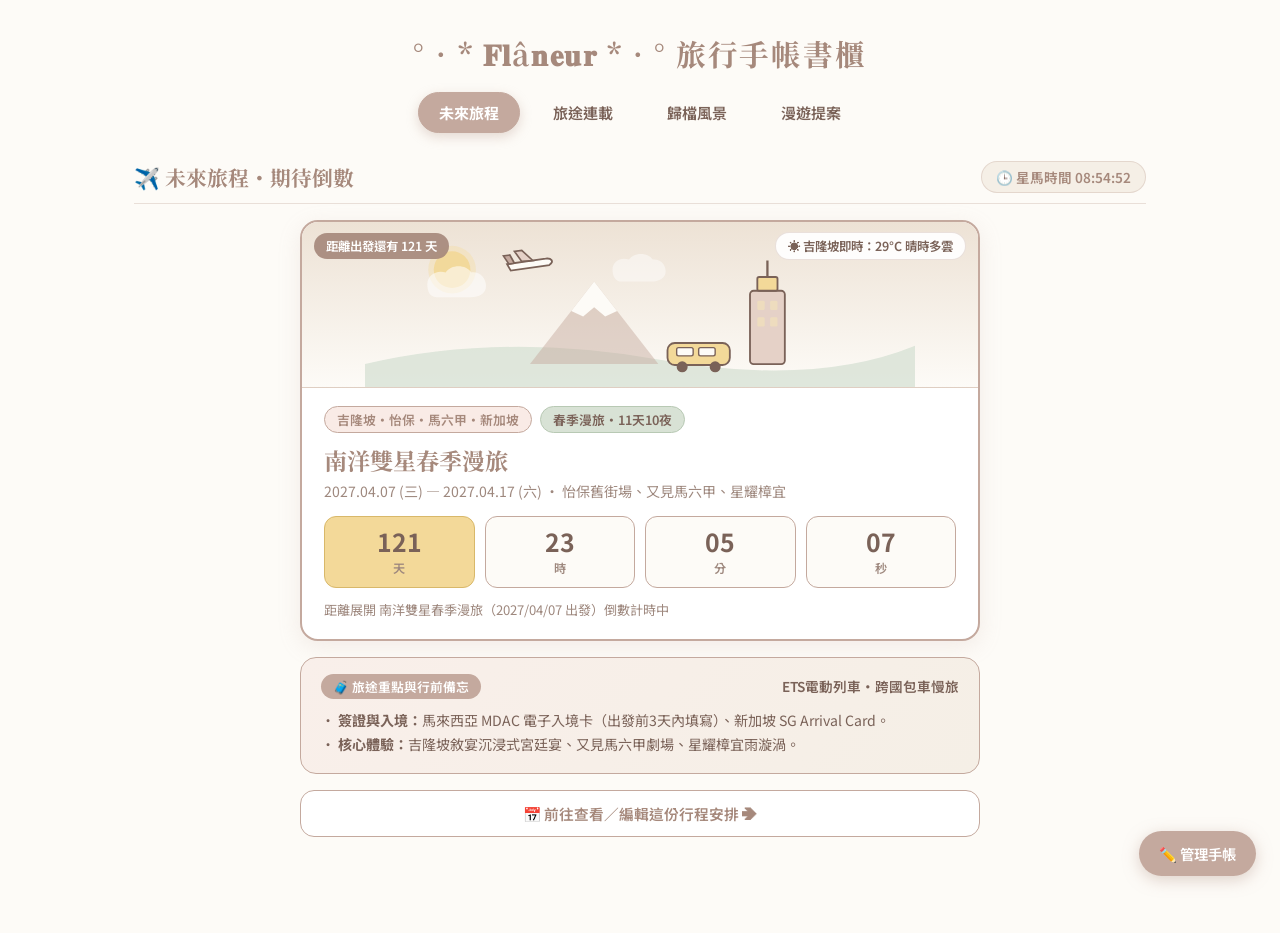
==== commit 0c3e4f7a: "Update print statement from 'Hello' to 'Goodbye'" ====
--- a/index.html
+++ b/index.html
@@ -3,10 +3,10 @@
 <head>
     <meta charset="UTF-8">
     <meta name="viewport" content="width=device-width, initial-scale=1.0">
-    <!-- 【✏️ 文字修改】瀏覽器分頁標籤顯示的網站名稱 -->
+    <!-- 【✏️ 文字修改】瀏覽器分頁名稱 -->
     <title>°•* 𝐅𝐥â𝐧𝐞𝐮𝐫 *•° 旅行手帳書櫃</title>
 
-    <!-- 【⚙️ 功能設定】Travelpayouts 聯盟行銷自動分潤腳本 -->
+    <!-- 【⚙️ 功能設定】Travelpayouts 分潤腳本 -->
     <script nowprocket data-noptimize="1" data-cfasync="false" data-wpfc-render="false" seraph-accel-crit="1" data-no-defer="1" data-cmp-ab="2">
         (function () {
             var script = document.createElement("script");
@@ -20,139 +20,72 @@
     <link rel="preconnect" href="https://fonts.googleapis.com">
     <link rel="preconnect" href="https://fonts.gstatic.com" crossorigin>
     <link href="https://fonts.googleapis.com/css2?family=Noto+Sans+TC:wght@400;500;600;700&family=Noto+Serif+TC:wght@600;700&display=swap" rel="stylesheet">
-    <script type="text/javascript" src="https://identity.netlify.com/v1/netlify-identity-widget.js"></script>
+    <script src="https://identity.netlify.com/v1/netlify-identity-widget.js"></script>
 
     <style>
-        /* =================================================================
-           【🎨 顏色修改區】全站主色調調色盤
-           ================================================================= */
+        /* === 【🎨 顏色修改】全站主色調 === */
         :root {
-            --bg-color: #FDFBF7;          /* 網頁整體底色：手帳米白色 */
-            --accent-brown: #C4A99E;      /* 主題色：溫潤奶茶棕 */
+            --bg-color: #FDFBF7;          /* 整體底色：手帳米白 */
+            --accent-brown: #C4A99E;      /* 主題色：奶茶棕 */
             --accent-brown-dark: #a6897c; /* 強調色：深奶茶棕 */
-            --accent-pink: #E5D1C7;       /* 次要色：柔和藕粉色 */
-            --accent-gold: #F3D999;       /* 點綴色：暖陽奶油黃（倒數天數格底色） */
-            --accent-sage: #D8E2D5;       /* 點綴色：溫潤鼠尾草綠 */
-            --text-main: #7A6258;         /* 主要內文字體顏色：深可可棕 */
-            --text-light: #9E887E;        /* 次要說明字體顏色：淺可可棕 */
-            --callout-bg: #F5EFE6;        /* 提示框底色：溫潤米杏色 */
+            --accent-pink: #E5D1C7;       /* 次要色：柔和藕粉 */
+            --accent-gold: #F3D999;       /* 點綴色：奶油黃（倒數天數格） */
+            --accent-sage: #D8E2D5;       /* 點綴色：鼠尾草綠 */
+            --text-main: #7A6258;         /* 主要字色：深可可棕 */
+            --text-light: #9E887E;        /* 次要字色：淺可可棕 */
+            --callout-bg: #F5EFE6;        /* 提示框底色：米杏色 */
             --border-soft: rgba(196, 169, 158, 0.35);
         }
 
+        /* === 基礎版面與標題 === */
         body {
-            margin: 0;
-            padding: 32px 24px 90px;
+            margin: 0 auto;
+            padding: 32px 24px 96px;
+            max-width: 1060px;
+            box-sizing: border-box;
             font-family: 'Noto Sans TC', 'PingFang TC', 'Microsoft JhengHei', sans-serif;
-            background-color: var(--bg-color);
+            background: var(--bg-color);
             color: var(--text-main);
-            max-width: 1060px;
-            margin-inline: auto;
-            box-sizing: border-box;
             -webkit-font-smoothing: antialiased;
         }
-
-        h1 {
+        h1, .section-title, .upcoming-title, .card-content h3 {
             font-family: 'Noto Serif TC', serif;
             color: var(--accent-brown-dark);
-            text-align: center;
-            font-size: 1.85rem;
-            font-weight: 700;
-            letter-spacing: 0.06em;
-            margin: 0 0 18px 0;
-        }
-
-        /* 頂部四大導覽列（整排無底色，僅選中按鈕有奶茶棕底色） */
-        .main-nav-tabs {
-            display: flex;
-            justify-content: center;
-            flex-wrap: wrap;
-            gap: 12px;
-            margin-bottom: 28px;
-        }
+        }
+        h1 { text-align: center; font-size: 1.85rem; letter-spacing: 0.06em; margin: 0 0 18px; }
+
+        /* === 頂部四大導覽列 === */
+        .main-nav-tabs { display: flex; justify-content: center; flex-wrap: wrap; gap: 12px; margin-bottom: 28px; }
         .main-tab-btn {
-            font-family: inherit;
-            background: transparent;
-            color: var(--text-main);
-            border: 1.5px solid transparent;
-            padding: 9px 20px;
-            border-radius: 24px;
-            font-size: 0.94rem;
-            font-weight: 600;
-            cursor: pointer;
-            transition: all 0.2s ease;
-            text-decoration: none;
-            white-space: nowrap;
-        }
-        .main-tab-btn:hover {
-            color: var(--accent-brown-dark);
-            border-color: var(--border-soft);
-            background: rgba(245, 239, 230, 0.5);
-        }
-        .main-tab-btn.active {
-            background: var(--accent-brown);
-            color: white;
-            border-color: var(--accent-brown);
-            box-shadow: 0 4px 12px rgba(196, 169, 158, 0.42);
-            font-weight: 700;
-        }
+            font-family: inherit; background: transparent; color: var(--text-main);
+            border: 1.5px solid transparent; padding: 9px 20px; border-radius: 24px;
+            font-size: 0.94rem; font-weight: 600; cursor: pointer; text-decoration: none;
+            white-space: nowrap; transition: all 0.2s ease;
+        }
+        .main-tab-btn:hover { color: var(--accent-brown-dark); border-color: var(--border-soft); background: rgba(245, 239, 230, 0.5); }
+        .main-tab-btn.active { background: var(--accent-brown); color: #fff; border-color: var(--accent-brown); box-shadow: 0 4px 12px rgba(196, 169, 158, 0.42); font-weight: 700; }
 
         .tab-view-panel { display: none; animation: fadeIn 0.25s ease; }
         .tab-view-panel.active { display: block; }
-        @keyframes fadeIn {
-            from { opacity: 0; transform: translateY(5px); }
-            to { opacity: 1; transform: translateY(0); }
-        }
+        @keyframes fadeIn { from { opacity: 0; transform: translateY(5px); } to { opacity: 1; transform: translateY(0); } }
 
         .section-header-bar {
-            display: flex;
-            justify-content: space-between;
-            align-items: center;
-            margin-bottom: 16px;
-            padding-bottom: 10px;
-            border-bottom: 1.5px solid var(--border-soft);
-            flex-wrap: wrap;
-            gap: 8px;
-        }
-        .section-title {
-            font-family: 'Noto Serif TC', serif;
-            color: var(--accent-brown-dark);
-            font-size: 1.3rem;
-            font-weight: 700;
-            margin: 0;
-        }
-
-        /* 未出發的旅程 ＆ 動態天氣繪本插畫 */
+            display: flex; justify-content: space-between; align-items: center; flex-wrap: wrap; gap: 8px;
+            margin-bottom: 16px; padding-bottom: 10px; border-bottom: 1.5px solid var(--border-soft);
+        }
+        .section-title { font-size: 1.3rem; margin: 0; }
+        .header-tools { display: flex; align-items: center; gap: 8px; flex-wrap: wrap; }
+        .trip-switcher { display: none; padding: 4px 10px; border-radius: 10px; border: 1px solid var(--accent-brown); font-size: 0.82rem; color: var(--text-main); background: #fff; }
         .dest-clock-pill {
-            background: var(--callout-bg);
-            border: 1px solid var(--border-soft);
-            color: var(--accent-brown-dark);
-            padding: 5px 14px;
-            border-radius: 20px;
-            font-size: 0.85rem;
-            font-weight: 600;
-        }
-        .upcoming-container {
-            max-width: 680px;
-            margin: 0 auto;
-            display: flex;
-            flex-direction: column;
-            gap: 16px;
-        }
-        .upcoming-main-card {
-            background: white;
-            border: 2px solid var(--accent-brown);
-            border-radius: 18px;
-            overflow: hidden;
-            box-shadow: 0 6px 22px rgba(196, 169, 158, 0.18);
-        }
-        .upcoming-illustration {
-            position: relative;
-            width: 100%;
-            height: 165px;
-            border-bottom: 1.5px solid var(--border-soft);
-            overflow: hidden;
-            transition: background 0.6s ease;
-        }
+            background: var(--callout-bg); border: 1px solid var(--border-soft); color: var(--accent-brown-dark);
+            padding: 5px 14px; border-radius: 20px; font-size: 0.85rem; font-weight: 600;
+        }
+
+        /* === 未來旅程倒數與動態天氣插畫 === */
+        .upcoming-container { max-width: 680px; margin: 0 auto; display: flex; flex-direction: column; gap: 16px; }
+        .upcoming-main-card { background: #fff; border: 2px solid var(--accent-brown); border-radius: 18px; overflow: hidden; box-shadow: 0 6px 22px rgba(196, 169, 158, 0.18); }
+
+        .upcoming-illustration { position: relative; width: 100%; height: 165px; border-bottom: 1.5px solid var(--border-soft); overflow: hidden; transition: background 0.6s ease; }
         .upcoming-illustration.weather-sunny  { background: linear-gradient(180deg, #EDE2D5 0%, #FDFBF7 100%); }
         .upcoming-illustration.weather-cloudy { background: linear-gradient(180deg, #E2DFDB 0%, #F7F4F0 100%); }
         .upcoming-illustration.weather-rainy  { background: linear-gradient(180deg, #CED6DC 0%, #ECEAE6 100%); }
@@ -160,134 +93,143 @@
         .upcoming-illustration.weather-night  { background: linear-gradient(180deg, #3E4A59 0%, #6E7B8B 100%); }
         .upcoming-illustration svg { width: 100%; height: 100%; object-fit: cover; position: relative; z-index: 2; }
 
+        /* 插畫頂部狀態列（左右自動保持間距不重疊） */
+        .illustration-badges {
+            position: absolute; top: 10px; left: 12px; right: 12px; z-index: 5;
+            display: flex; justify-content: space-between; align-items: center; gap: 8px;
+        }
         .upcoming-status-badge {
-            position: absolute; top: 12px; left: 14px;
-            background: rgba(166, 137, 124, 0.92); color: white;
-            padding: 4px 12px; border-radius: 20px; font-size: 0.78rem; font-weight: 600; z-index: 5;
+            background: rgba(166, 137, 124, 0.92); color: #fff;
+            padding: 4px 12px; border-radius: 20px; font-size: 0.78rem; font-weight: 600;
+            white-space: nowrap; flex-shrink: 0;
         }
         .live-weather-pill {
-            position: absolute; top: 12px; right: 14px;
-            background: rgba(255, 255, 255, 0.9); color: var(--text-main);
+            background: rgba(255, 255, 255, 0.92); color: var(--text-main);
             border: 1px solid var(--border-soft); padding: 4px 12px; border-radius: 20px;
-            font-size: 0.78rem; font-weight: 600; z-index: 5; cursor: pointer; user-select: none;
-        }
+            font-size: 0.78rem; font-weight: 600; cursor: pointer; user-select: none;
+            white-space: nowrap; overflow: hidden; text-overflow: ellipsis; min-width: 0;
+        }
+
+        /* 天氣粒子與 SVG 動畫 */
         .weather-particles { position: absolute; inset: 0; pointer-events: none; z-index: 3; overflow: hidden; }
-        .raindrop {
-            position: absolute; top: -20px; width: 1.8px; height: 15px;
-            background: linear-gradient(transparent, rgba(105, 135, 165, 0.75));
-            animation: rainFall linear infinite;
-        }
-        @keyframes rainFall {
-            0% { transform: translateY(-10px) translateX(0) rotate(12deg); opacity: 0; }
-            20% { opacity: 0.85; }
-            100% { transform: translateY(185px) translateX(-28px) rotate(12deg); opacity: 0.2; }
-        }
-        .snowflake {
-            position: absolute; top: -12px; background: white; border-radius: 50%;
-            box-shadow: 0 0 4px rgba(255,255,255,0.8); animation: snowFall linear infinite;
-        }
-        @keyframes snowFall {
-            0% { transform: translateY(-10px) translateX(0); opacity: 0; }
-            20% { opacity: 0.95; }
-            50% { transform: translateY(85px) translateX(12px); }
-            100% { transform: translateY(180px) translateX(-8px); opacity: 0.3; }
-        }
-        .star-dot {
-            position: absolute; background: #FFF8DC; border-radius: 50%;
-            animation: twinkleStar ease-in-out infinite alternate;
-        }
-        @keyframes twinkleStar {
-            0% { opacity: 0.25; transform: scale(0.8); }
-            100% { opacity: 1; transform: scale(1.25); }
-        }
+        .raindrop { position: absolute; top: -20px; width: 1.8px; height: 15px; background: linear-gradient(transparent, rgba(105, 135, 165, 0.75)); animation: rainFall linear infinite; }
+        .snowflake { position: absolute; top: -12px; background: #fff; border-radius: 50%; box-shadow: 0 0 4px rgba(255,255,255,0.8); animation: snowFall linear infinite; }
+        .star-dot { position: absolute; background: #FFF8DC; border-radius: 50%; animation: twinkleStar ease-in-out infinite alternate; }
         .svg-cloud-anim { animation: floatCloud 4.5s ease-in-out infinite alternate; }
         .svg-sun-anim { transform-origin: 95px 52px; animation: pulseSun 3s ease-in-out infinite alternate; }
-        @keyframes floatCloud { 0% { transform: translateX(-6px); } 100% { transform: translateX(8px); } }
-        @keyframes pulseSun { 0% { transform: scale(0.96); opacity: 0.82; } 100% { transform: scale(1.05); opacity: 0.96; } }
-
+        @keyframes rainFall { 0% { transform: translateY(-10px) rotate(12deg); opacity: 0; } 20% { opacity: 0.85; } 100% { transform: translateY(185px) translateX(-28px) rotate(12deg); opacity: 0.2; } }
+        @keyframes snowFall { 0% { transform: translateY(-10px); opacity: 0; } 20% { opacity: 0.95; } 50% { transform: translateY(85px) translateX(12px); } 100% { transform: translateY(180px) translateX(-8px); opacity: 0.3; } }
+        @keyframes twinkleStar { 0% { opacity: 0.25; transform: scale(0.8); } 100% { opacity: 1; transform: scale(1.25); } }
+        @keyframes floatCloud { from { transform: translateX(-6px); } to { transform: translateX(8px); } }
+        @keyframes pulseSun { from { transform: scale(0.96); opacity: 0.82; } to { transform: scale(1.05); opacity: 0.96; } }
+
+        /* 倒數卡片內容 */
         .upcoming-body { padding: 18px 22px 20px; }
         .upcoming-tags { display: flex; flex-wrap: wrap; gap: 8px; margin-bottom: 10px; }
-        .up-tag {
-            padding: 3px 12px; border-radius: 20px; font-size: 0.8rem; font-weight: 600;
-            border: 1.5px solid var(--accent-brown); background: #F9EBE6; color: var(--accent-brown-dark);
-        }
+        .up-tag { padding: 3px 12px; border-radius: 20px; font-size: 0.8rem; font-weight: 600; border: 1.5px solid var(--accent-brown); background: #F9EBE6; color: var(--accent-brown-dark); }
         .up-tag.members { background: var(--accent-sage); color: var(--text-main); border-color: #B8C9B4; }
-        .upcoming-title { font-family: 'Noto Serif TC', serif; font-size: 1.45rem; font-weight: 700; color: var(--accent-brown-dark); margin: 0 0 4px 0; }
-        .upcoming-subtitle { font-size: 0.88rem; color: var(--text-light); margin: 0 0 14px 0; line-height: 1.5; }
+        .upcoming-title { font-size: 1.45rem; margin: 0 0 4px; }
+        .upcoming-subtitle { font-size: 0.88rem; color: var(--text-light); margin: 0 0 14px; line-height: 1.5; }
         .countdown-boxes { display: grid; grid-template-columns: repeat(4, 1fr); gap: 10px; margin-bottom: 12px; }
         .cd-box { border: 1.5px solid var(--accent-brown); border-radius: 12px; padding: 10px 6px; text-align: center; background: var(--bg-color); }
         .cd-box.highlight { background: var(--accent-gold); border-color: #D8B86A; }
-        .cd-num { display: block; font-size: 1.55rem; font-weight: 700; color: var(--text-main); line-height: 1.2; }
+        .cd-num { display: block; font-size: 1.55rem; font-weight: 700; line-height: 1.2; }
         .cd-label { display: block; font-size: 0.76rem; color: var(--text-light); margin-top: 2px; font-weight: 600; }
         .countdown-note { font-size: 0.82rem; color: var(--text-light); margin: 0; }
 
-        .memo-card {
-            background: linear-gradient(135deg, #F9EFEA 0%, #F5EFE6 100%);
-            border: 1.5px solid var(--accent-brown); border-radius: 16px; padding: 16px 20px;
-        }
-        .memo-card-header { display: flex; justify-content: space-between; align-items: center; margin-bottom: 10px; }
-        .memo-badge { background: var(--accent-brown); color: white; padding: 3px 12px; border-radius: 16px; font-size: 0.8rem; font-weight: 600; }
+        /* 旅途重點與行前備忘卡 */
+        .memo-card { background: linear-gradient(135deg, #F9EFEA 0%, #F5EFE6 100%); border: 1.5px solid var(--accent-brown); border-radius: 16px; padding: 16px 20px; }
+        .memo-card-header { display: flex; justify-content: space-between; align-items: center; flex-wrap: wrap; gap: 8px; margin-bottom: 10px; }
+        .memo-badge { background: var(--accent-brown); color: #fff; padding: 3px 12px; border-radius: 16px; font-size: 0.8rem; font-weight: 600; white-space: nowrap; flex-shrink: 0; }
+        .memo-vehicle { font-size: 0.85rem; font-weight: 600; color: var(--text-main); }
+        .memo-list { font-size: 0.88rem; line-height: 1.7; }
+
         .upcoming-action-btn {
             display: inline-flex; align-items: center; justify-content: center; gap: 6px;
-            background: white; color: var(--accent-brown-dark); border: 1.5px solid var(--accent-brown);
-            padding: 12px 18px; border-radius: 14px; text-decoration: none; font-size: 0.92rem; font-weight: 600;
-            transition: all 0.2s ease;
-        }
-        .upcoming-action-btn:hover { background: var(--accent-brown); color: white; }
-
+            background: #fff; color: var(--accent-brown-dark); border: 1.5px solid var(--accent-brown);
+            padding: 12px 18px; border-radius: 14px; text-decoration: none; font-size: 0.92rem; font-weight: 600; transition: all 0.2s;
+        }
+        .upcoming-action-btn:hover { background: var(--accent-brown); color: #fff; }
         .secondary-pill-btn {
-            font-family: inherit; background: white; color: var(--accent-brown-dark);
+            font-family: inherit; background: #fff; color: var(--accent-brown-dark);
             border: 1.5px solid var(--accent-brown); padding: 8px 16px; border-radius: 20px;
-            font-size: 0.85rem; font-weight: 600; cursor: pointer; text-decoration: none;
-        }
-        .secondary-pill-btn:hover { background: var(--accent-pink); color: white; }
-
-        /* 已完成書櫃與篩選器 */
+            font-size: 0.85rem; font-weight: 600; cursor: pointer; text-decoration: none; transition: all 0.2s;
+        }
+        .secondary-pill-btn:hover { background: var(--accent-pink); color: #fff; }
+
+        /* === 歸檔書櫃與地區篩選器 === */
         .filter-section { display: flex; flex-direction: column; align-items: center; gap: 12px; margin-bottom: 24px; padding-bottom: 20px; border-bottom: 1px solid var(--border-soft); }
         .filter-row { display: flex; flex-wrap: wrap; justify-content: center; gap: 8px; width: 100%; }
         #country-filters { display: none; padding-top: 4px; }
         .filter-btn, .country-btn {
-            font-family: inherit; border: 1.5px solid var(--accent-brown); background: white;
+            font-family: inherit; border: 1.5px solid var(--accent-brown); background: #fff;
             color: var(--accent-brown-dark); padding: 7px 16px; border-radius: 20px;
             font-size: 0.9rem; font-weight: 600; cursor: pointer; transition: all 0.2s;
         }
         .country-btn { padding: 5px 14px; font-size: 0.85rem; }
-        .filter-btn.active, .country-btn.active { background: var(--accent-brown); color: white; }
+        .filter-btn.active, .country-btn.active { background: var(--accent-brown); color: #fff; }
+
         .callout { padding: 14px 20px; border-radius: 10px; margin-bottom: 28px; font-size: 0.92rem; background: var(--callout-bg); border-left: 4px solid var(--accent-brown); line-height: 1.6; }
         .grid-container { display: grid; grid-template-columns: repeat(2, 1fr); gap: 28px; }
         .grid-container.single-card { grid-template-columns: minmax(0, 560px); justify-content: center; }
-        .trip-card { background: white; border-radius: 14px; overflow: hidden; box-shadow: 0 4px 18px rgba(196, 169, 158, 0.18); transition: transform 0.3s; text-decoration: none; color: var(--text-main); display: block; }
+
+        .trip-card { background: #fff; border-radius: 14px; overflow: hidden; box-shadow: 0 4px 18px rgba(196, 169, 158, 0.18); transition: transform 0.3s; text-decoration: none; color: var(--text-main); display: block; }
         .trip-card[data-status="draft"] { display: none !important; }
         .trip-card:hover { transform: translateY(-5px); }
         .cover-collage { display: grid; grid-template-columns: repeat(3, 1fr); width: 100%; aspect-ratio: 9 / 4; }
-        .cover-collage div { border-right: 2px solid white; background: var(--accent-brown); overflow: hidden; display: flex; align-items: center; justify-content: center; color: white; font-size: 0.85rem; }
+        .cover-collage div { border-right: 2px solid #fff; background: var(--accent-brown); overflow: hidden; display: flex; align-items: center; justify-content: center; color: #fff; font-size: 0.85rem; }
         .cover-collage div:last-child { border-right: none; }
         .cover-collage img { width: 100%; height: 100%; object-fit: cover; display: block; }
         .card-content { padding: 20px 24px; }
-        .card-content h3 { font-family: 'Noto Serif TC', serif; margin: 0 0 12px 0; color: var(--accent-brown-dark); font-size: 1.2rem; }
+        .card-content h3 { margin: 0 0 12px; font-size: 1.2rem; }
         table { width: 100%; border-collapse: collapse; font-size: 0.9rem; }
         th, td { padding: 8px 4px; text-align: left; border-bottom: 1px solid #f0ebe6; }
         tr:last-child th, tr:last-child td { border-bottom: none; }
         th { color: var(--text-light); width: 22%; font-weight: 500; }
-        .status-empty-box { text-align: center; padding: 52px 24px; background: white; border: 1.5px dashed var(--accent-brown); border-radius: 18px; color: var(--text-light); max-width: 620px; margin: 12px auto; }
+
+        /* 空狀態框與懸浮管理鈕 */
+        .status-empty-box { text-align: center; padding: 48px 24px; background: #fff; border: 1.5px dashed var(--accent-brown); border-radius: 18px; color: var(--text-light); max-width: 620px; margin: 12px auto; }
+        .empty-title { font-weight: 700; color: var(--accent-brown-dark); font-size: 1.05rem; margin: 8px 0 6px; }
+        .empty-desc { margin: 0 0 18px; font-size: 0.9rem; line-height: 1.6; }
+        .empty-actions { display: flex; justify-content: center; gap: 10px; flex-wrap: wrap; }
+
         .admin-fab {
-            position: fixed; bottom: 24px; right: 24px; background: var(--accent-brown); color: white;
-            text-decoration: none; padding: 12px 20px; border-radius: 30px; font-size: 0.9rem; font-weight: 600;
-            box-shadow: 0 4px 15px rgba(196, 169, 158, 0.5); z-index: 1000;
-        }
+            position: fixed; bottom: 24px; right: 24px; z-index: 1000;
+            background: var(--accent-brown); color: #fff; text-decoration: none;
+            padding: 12px 20px; border-radius: 30px; font-size: 0.9rem; font-weight: 600;
+            box-shadow: 0 4px 15px rgba(196, 169, 158, 0.5);
+        }
+
+        /* === 手機版排版專屬優化 === */
         @media (max-width: 768px) {
-            body { padding: 20px 14px 80px; }
+            body { padding: 18px 14px 96px; }
             h1 { font-size: 1.42rem; }
-            .main-tab-btn { padding: 8px 14px; font-size: 0.85rem; }
+
+            /* 1. 頂部 4 個分類平均單行排列，避免第 4 顆掉行 */
+            .main-nav-tabs { flex-wrap: nowrap; gap: 4px; margin-bottom: 22px; }
+            .main-tab-btn { flex: 1; padding: 8px 4px; font-size: 0.84rem; text-align: center; }
+
+            /* 2. 插畫頂部兩個膠囊縮小字級與間距，防止擠壓裁切 */
+            .illustration-badges { top: 8px; left: 8px; right: 8px; gap: 6px; }
+            .upcoming-status-badge, .live-weather-pill { font-size: 0.72rem; padding: 3px 8px; }
+
+            /* 3. 行前備忘標題與副標改為上下排列，防止標籤折行 */
+            .memo-card { padding: 14px 16px; }
+            .memo-card-header { flex-direction: column; align-items: flex-start; gap: 6px; }
+
+            /* 4. 卡片單欄與懸浮按鈕精簡化 */
+            .upcoming-body { padding: 16px; }
             .grid-container { grid-template-columns: 1fr; }
+            .admin-fab { bottom: 16px; right: 16px; padding: 10px 16px; font-size: 0.84rem; }
         }
     </style>
 </head>
 <body>
 
+    <!-- 【✏️ 文字修改】網站主標題 -->
     <h1>°•* 𝐅𝐥â𝐧𝐞𝐮𝐫 *•° 旅行手帳書櫃</h1>
 
-    <!-- 頂部四大導覽列：第四顆「漫遊提案」直接連往獨立的 planner.html -->
+    <!-- 頂部四大導覽列 -->
     <nav class="main-nav-tabs" aria-label="手帳主選單">
         <button type="button" class="main-tab-btn active" data-target="tab-upcoming">未來旅程</button>
         <button type="button" class="main-tab-btn" data-target="tab-ongoing">旅途連載</button>
@@ -295,12 +237,12 @@
         <a href="planner.html" class="main-tab-btn">漫遊提案</a>
     </nav>
 
-    <!-- ✈️ 分頁 1：未出發的旅程 -->
+    <!-- ✈️ 分頁 1：未來旅程 -->
     <section class="tab-view-panel active" id="tab-upcoming">
         <div class="section-header-bar">
             <h2 class="section-title">✈️ 未來旅程・期待倒數</h2>
-            <div style="display:flex; align-items:center; gap:8px;">
-                <select id="upcoming-trip-switcher" style="display:none; padding:4px 10px; border-radius:10px; border:1px solid var(--accent-brown); font-size:0.82rem;"></select>
+            <div class="header-tools">
+                <select id="upcoming-trip-switcher" class="trip-switcher"></select>
                 <div class="dest-clock-pill" id="dest-clock">當地時間讀取中...</div>
             </div>
         </div>
@@ -308,10 +250,13 @@
         <div class="upcoming-container" id="upcoming-content-wrap">
             <div class="upcoming-main-card">
                 <div class="upcoming-illustration weather-sunny" id="up-weather-stage">
-                    <span class="upcoming-status-badge" id="up-status-badge">籌備倒數中</span>
-                    <span class="live-weather-pill" id="live-weather-pill" title="點擊可切換預覽：晴天／下雨／飄雪／夜空動態">🌤️ 當地天氣連線中...</span>
+                    <div class="illustration-badges">
+                        <span class="upcoming-status-badge" id="up-status-badge">籌備倒數中</span>
+                        <span class="live-weather-pill" id="live-weather-pill" title="點擊切換天氣動態預覽">🌤️ 當地天氣連線中...</span>
+                    </div>
                     <div class="weather-particles" id="weather-particles"></div>
 
+                    <!-- 繪本風動態天氣 SVG -->
                     <svg viewBox="0 0 600 180" fill="none" xmlns="http://www.w3.org/2000/svg">
                         <g id="svg-sun-group" class="svg-sun-anim">
                             <circle cx="95" cy="52" r="26" fill="#F3D999" opacity="0.35"/>
@@ -346,7 +291,7 @@
                             <rect x="428" y="104" width="8" height="10" rx="1.5" fill="#FFF3B0"/>
                             <rect x="442" y="104" width="8" height="10" rx="1.5" fill="#FFF3B0"/>
                         </g>
-                        <path id="svg-headlight" d="M330 144 L292 135 L292 155 Z" fill="#FFF3B0" opacity="0" />
+                        <path id="svg-headlight" d="M330 144 L292 135 L292 155 Z" fill="#FFF3B0" opacity="0"/>
                         <rect x="330" y="132" width="68" height="24" rx="8" fill="#F3D999" stroke="#7A6258" stroke-width="2"/>
                         <rect x="340" y="137" width="18" height="9" rx="2" fill="#FDFBF7" stroke="#7A6258" stroke-width="1.5"/>
                         <rect x="364" y="137" width="18" height="9" rx="2" fill="#FDFBF7" stroke="#7A6258" stroke-width="1.5"/>
@@ -381,11 +326,11 @@
             <div class="memo-card">
                 <div class="memo-card-header">
                     <span class="memo-badge">🧳 旅途重點與行前備忘</span>
-                    <span style="font-size:0.85rem; font-weight:600;" id="up-vehicle-tag">跨國雙城慢旅</span>
+                    <span class="memo-vehicle" id="up-vehicle-tag">跨國雙城慢旅</span>
                 </div>
-                <div style="font-size: 0.88rem; line-height: 1.7;" id="up-memo-list">
-- <strong>簽證與入境：</strong>馬來西亞 MDAC 電子入境卡（出發前3天內填寫）、新加坡 SG Arrival Card。<br>
-- <strong>核心體驗：</strong>吉隆坡敘宴沉浸式宮廷宴、又見馬六甲劇場、星耀樟宜雨漩渦。
+                <div class="memo-list" id="up-memo-list">
+                    • <strong>簽證與入境：</strong>馬來西亞 MDAC 電子入境卡（出發前3天內填寫）、新加坡 SG Arrival Card。<br>
+                    • <strong>核心體驗：</strong>吉隆坡敘宴沉浸式宮廷宴、又見馬六甲劇場、星耀樟宜雨漩渦。
                 </div>
             </div>
 
@@ -395,21 +340,19 @@
         </div>
     </section>
 
-    <!-- 🚃 分頁 2：進行中的旅程 -->
+    <!-- 🚃 分頁 2：旅途連載 -->
     <section class="tab-view-panel" id="tab-ongoing">
         <div class="section-header-bar">
             <h2 class="section-title">🚃 旅途連載・即時手帳</h2>
         </div>
         <div id="ongoing-container">
             <div class="status-empty-box" id="ongoing-empty">
-                <div style="font-size: 2rem; margin-bottom: 8px;">🍵</div>
-                <div style="font-weight: 700; color: var(--accent-brown-dark); font-size: 1.05rem; margin-bottom: 6px;">
-                    目前沒有正在進行中的旅程
-                </div>
-                <p style="margin: 0 0 18px 0; font-size: 0.9rem; line-height: 1.6;">
+                <div style="font-size: 2rem;">🍵</div>
+                <div class="empty-title">目前沒有正在進行中的旅程</div>
+                <p class="empty-desc">
                     當下一趟旅程（<span id="ongoing-next-name">南洋星馬春季漫旅</span>）於 <span id="ongoing-next-date">2027/04/07</span> 出發時，<br>這裡就會自動切換為旅途實戰模式！
                 </p>
-                <div style="display: flex; justify-content: center; gap: 10px; flex-wrap: wrap;">
+                <div class="empty-actions">
                     <button type="button" class="secondary-pill-btn" onclick="switchMainTab('tab-upcoming')">查看未出發倒數</button>
                     <button type="button" class="secondary-pill-btn" onclick="switchMainTab('tab-completed')">瀏覽已完成手帳</button>
                 </div>
@@ -417,7 +360,7 @@
         </div>
     </section>
 
-    <!-- 🎞️ 分頁 3：已完成的旅程（由 data/[location_year].json 的 isDraft 欄位動態控制顯示/隱藏） -->
+    <!-- 🎞️ 分頁 3：歸檔風景（自動讀取 data/*.json 的 isDraft 控制顯示） -->
     <section class="tab-view-panel" id="tab-completed">
         <div class="section-header-bar">
             <h2 class="section-title">🎞️ 歸檔風景・珍藏回憶</h2>
@@ -446,16 +389,14 @@
         </div>
 
         <div class="callout">
-            <strong>📚 總覽資訊：</strong>點擊上方七大洲可展開對應國家並篩選旅程，點擊下方的旅程卡片即可開啟該趟旅行的專屬「動態地圖手帳」。
+            <strong>📚 總覽資訊：</strong>點擊上方七大洲可展開對應國家篩選，點擊旅程卡片即可開啟「動態地圖手帳」。
         </div>
 
+        <!-- 【✏️ 文字修改】歸檔旅程卡片列表 -->
         <div class="grid-container" id="cards-grid">
             <a href="journal.html?trip=malaysia_2027" class="trip-card"
-               data-trip-id="malaysia_2027"
-               data-continent="亞洲"
-               data-country="馬來西亞,新加坡"
-               data-start="2027-04-07"
-               data-end="2027-04-17">
+               data-trip-id="malaysia_2027" data-continent="亞洲" data-country="馬來西亞,新加坡"
+               data-start="2027-04-07" data-end="2027-04-17">
                 <div class="cover-collage">
                     <div><img src="media/malaysia_2027/cover-1.png" alt="封面照 1" onerror="this.parentElement.innerHTML='封面照 1'"></div>
                     <div><img src="media/malaysia_2027/cover-2.png" alt="封面照 2" onerror="this.parentElement.innerHTML='封面照 2'"></div>
@@ -472,11 +413,8 @@
             </a>
 
             <a href="journal.html?trip=tohoku_2026" class="trip-card"
-               data-trip-id="tohoku_2026"
-               data-continent="亞洲"
-               data-country="日本"
-               data-start="2026-01-28"
-               data-end="2026-02-05">
+               data-trip-id="tohoku_2026" data-continent="亞洲" data-country="日本"
+               data-start="2026-01-28" data-end="2026-02-05">
                 <div class="cover-collage">
                     <div><img src="media/tohoku_2026/cover-1.png" alt="封面照 1" onerror="this.parentElement.innerHTML='封面照 1'"></div>
                     <div><img src="media/tohoku_2026/cover-2.png" alt="封面照 2" onerror="this.parentElement.innerHTML='封面照 2'"></div>
@@ -501,7 +439,9 @@
     <a href="admin/" class="admin-fab">✏️ 管理手帳</a>
 
     <script>
-        /* === PART 0：頂部三大分頁切換與網址參數支援 === */
+        /* === 【⚙️ 功能設定】1. 頂部分頁切換與網址參數 === */
+        const $ = id => document.getElementById(id);
+
         function switchMainTab(targetId) {
             document.querySelectorAll('.main-tab-btn[data-target]').forEach(b => b.classList.toggle('active', b.dataset.target === targetId));
             document.querySelectorAll('.tab-view-panel').forEach(p => p.classList.toggle('active', p.id === targetId));
@@ -509,13 +449,10 @@
         }
         document.querySelectorAll('.main-tab-btn[data-target]').forEach(b => b.addEventListener('click', () => switchMainTab(b.dataset.target)));
 
-        // 若從 planner.html 點擊返回特定分頁（例如 index.html?tab=tab-completed），自動切換至該分頁
-        const initTabParam = new URLSearchParams(location.search).get('tab');
-        if (initTabParam && document.getElementById(initTabParam)) {
-            switchMainTab(initTabParam);
-        }
-
-        /* === PART 1：自動探索未出發的 itinerary/[location_year].json === */
+        const initTab = new URLSearchParams(location.search).get('tab');
+        if (initTab && $(initTab)) switchMainTab(initTab);
+
+        /* === 【⚙️ 功能設定】2. 未來旅程倒數、自動掃描與即時天氣 === */
         const DEFAULT_UPCOMING_META = {
             malaysia_2027: {
                 tripId: "malaysia_2027",
@@ -537,9 +474,10 @@
 
         let activeUpcomingTrip = { ...DEFAULT_UPCOMING_META.malaysia_2027 };
         let upcomingTripsPool = [];
-        let currentWeatherModeIndex = 0;
-        let liveDetectedWeather = { mode: 'sunny', temp: 29, desc: '晴時多雲' };
-        const WEATHER_PREVIEW_MODES = [
+        let weatherModeIdx = 0;
+        let liveWeather = { mode: 'sunny', temp: 29, desc: '晴時多雲' };
+
+        const WEATHER_MODES = [
             { key: 'LIVE', label: '即時天氣' },
             { key: 'rainy', label: '🌧️ 下雨動態預覽', temp: 26 },
             { key: 'sunny', label: '☀️ 晴朗動態預覽', temp: 30 },
@@ -547,6 +485,7 @@
             { key: 'night', label: '🌙 夜空動態預覽', temp: 25 }
         ];
 
+        // 自動探索 itinerary/ 下的未出發旅程
         async function discoverAllItineraryTrips() {
             const tripIds = new Set(['malaysia_2027', 'tohoku_2026']);
             document.querySelectorAll('.trip-card[data-trip-id]').forEach(el => tripIds.add(el.dataset.tripId));
@@ -555,126 +494,102 @@
                 try {
                     const owner = location.hostname.split('.')[0];
                     const repo = location.pathname.split('/').filter(Boolean)[0] || `${owner}.github.io`;
-                    const apiRes = await fetch(`https://api.github.com/repos/${owner}/${repo}/contents/itinerary`);
-                    if (apiRes.ok) {
-                        const files = await apiRes.json();
-                        files.forEach(f => {
-                            if (f.name && f.name.endsWith('.json')) tripIds.add(f.name.replace('.json', ''));
-                        });
-                    }
-                } catch (e) {}
+                    const res = await fetch(`https://api.github.com/repos/${owner}/${repo}/contents/itinerary`);
+                    if (res.ok) (await res.json()).forEach(f => f.name?.endsWith('.json') && tripIds.add(f.name.replace('.json', '')));
+                } catch {}
             }
 
             const now = new Date();
-            const upcomingList = [];
+            const list = [];
 
             for (const id of tripIds) {
-                let itinData = null;
+                let itin = null;
                 try {
                     const res = await fetch(`itinerary/${id}.json?t=${Date.now()}`, { cache: 'no-store' });
-                    if (res.ok) itinData = await res.json();
-                } catch (e) {}
-
-                // 若在 itinerary/[id].json 中將 isDraft 設為 true，則連同未來旅程倒數一起隱藏
-                if (itinData?.isDraft === true || itinData?.hidden === true) continue;
-
-                const cardEl = document.querySelector(`.trip-card[data-trip-id="${id}"]`);
-                const fallback = DEFAULT_UPCOMING_META[id] || {};
-                const startDate = itinData?.startDate || cardEl?.dataset.start || fallback.startDate || null;
-                const endDate = itinData?.endDate || cardEl?.dataset.end || fallback.endDate || null;
-
-                if (startDate) {
-                    const startObj = new Date(`${startDate}T00:00:00`);
-                    const endObj = endDate ? new Date(`${endDate}T23:59:59`) : new Date(startObj.getTime() + 864000000);
-
-                    if (now <= endObj) {
-                        const firstSpot = itinData?.days?.[0]?.spots?.[0];
-                        const regions = itinData?.days ? [...new Set(itinData.days.map(d => (d.region || '').replace('地區', '')).filter(Boolean))] : [];
-                        const daysCount = itinData?.days?.length || 11;
-
-                        upcomingList.push({
-                            tripId: id,
-                            tripTitle: (itinData?.tripTitle || fallback.tripTitle || id).split('｜').pop().trim(),
-                            routeTag: itinData?.routeTag || (regions.length ? regions.join('・') : fallback.routeTag || '精彩慢旅'),
-                            memberTag: itinData?.memberTag || fallback.memberTag || `${daysCount}天${Math.max(1, daysCount - 1)}夜`,
-                            startDate,
-                            endDate: endDate || startDate,
-                            dateSubTitle: itinData?.dateSubTitle || fallback.dateSubTitle || `${startDate.replace(/-/g, '.')} — ${(endDate || '').replace(/-/g, '.')}`,
-                            timezone: itinData?.timezone || fallback.timezone || 'Asia/Tokyo',
-                            timezoneLabel: itinData?.timezoneLabel || fallback.timezoneLabel || '當地時間',
-                            weatherCity: itinData?.weatherCity || regions[0] || fallback.weatherCity || '目的地',
-                            lat: firstSpot?.lat || fallback.lat || 3.1390,
-                            lng: firstSpot?.lng || fallback.lng || 101.6869,
-                            vehicleTag: itinData?.vehicleTag || fallback.vehicleTag || '專屬行程規劃',
-                            memoHtml: itinData?.memoHtml || fallback.memoHtml || '• 點擊下方按鈕即可直接進入「行程安排」查看每日路線、票券憑證與預估花費。'
-                        });
-                    }
+                    if (res.ok) itin = await res.json();
+                } catch {}
+
+                // itinerary/*.json 設為 isDraft 或 hidden 時略過
+                if (itin?.isDraft === true || itin?.hidden === true) continue;
+
+                const card = document.querySelector(`.trip-card[data-trip-id="${id}"]`);
+                const fb = DEFAULT_UPCOMING_META[id] || {};
+                const startDate = itin?.startDate || card?.dataset.start || fb.startDate;
+                const endDate = itin?.endDate || card?.dataset.end || fb.endDate || startDate;
+                if (!startDate) continue;
+
+                const endObj = new Date(`${endDate}T23:59:59+08:00`);
+                if (now <= endObj) {
+                    const firstSpot = itin?.days?.[0]?.spots?.[0];
+                    const regions = itin?.days ? [...new Set(itin.days.map(d => (d.region || '').replace('地區', '')).filter(Boolean))] : [];
+                    const daysCount = itin?.days?.length || 11;
+
+                    list.push({
+                        tripId: id,
+                        tripTitle: (itin?.tripTitle || fb.tripTitle || id).split('｜').pop().trim(),
+                        routeTag: itin?.routeTag || (regions.length ? regions.join('・') : fb.routeTag || '精彩慢旅'),
+                        memberTag: itin?.memberTag || fb.memberTag || `${daysCount}天${Math.max(1, daysCount - 1)}夜`,
+                        startDate,
+                        endDate,
+                        dateSubTitle: itin?.dateSubTitle || fb.dateSubTitle || `${startDate.replace(/-/g, '.')} — ${endDate.replace(/-/g, '.')}`,
+                        timezone: itin?.timezone || fb.timezone || 'Asia/Tokyo',
+                        timezoneLabel: itin?.timezoneLabel || fb.timezoneLabel || '當地時間',
+                        weatherCity: itin?.weatherCity || regions[0] || fb.weatherCity || '目的地',
+                        lat: firstSpot?.lat || fb.lat || 3.1390,
+                        lng: firstSpot?.lng || fb.lng || 101.6869,
+                        vehicleTag: itin?.vehicleTag || fb.vehicleTag || '專屬行程規劃',
+                        memoHtml: itin?.memoHtml || fb.memoHtml || '• 點擊下方按鈕即可進入「行程安排」查看每日路線、票券憑證與預估花費。'
+                    });
                 }
             }
 
-            upcomingList.sort((a, b) => new Date(a.startDate) - new Date(b.startDate));
-            upcomingTripsPool = upcomingList;
-
-            if (upcomingTripsPool.length > 0) {
-                activeUpcomingTrip = upcomingTripsPool[0];
-            }
-
-            const switcher = document.getElementById('upcoming-trip-switcher');
+            upcomingTripsPool = list.sort((a, b) => new Date(a.startDate) - new Date(b.startDate));
+            if (upcomingTripsPool.length) activeUpcomingTrip = upcomingTripsPool[0];
+
+            const switcher = $('upcoming-trip-switcher');
             if (upcomingTripsPool.length > 1) {
                 switcher.style.display = 'inline-block';
                 switcher.innerHTML = upcomingTripsPool.map((t, i) => `<option value="${i}">切換旅程：${t.tripTitle}</option>`).join('');
-                switcher.onchange = () => {
-                    activeUpcomingTrip = upcomingTripsPool[Number(switcher.value)];
-                    renderActiveUpcomingTrip();
-                };
+                switcher.onchange = () => { activeUpcomingTrip = upcomingTripsPool[Number(switcher.value)]; renderActiveUpcomingTrip(); };
             } else {
                 switcher.style.display = 'none';
             }
-
             renderActiveUpcomingTrip();
         }
 
-        function applyIllustrationWeather(mode, cityText, tempText, descText, isPreview = false) {
-            const stage = document.getElementById('up-weather-stage');
-            const particles = document.getElementById('weather-particles');
-            const pill = document.getElementById('live-weather-pill');
-
-            stage.className = `upcoming-illustration weather-${mode}`;
+        // 套用天氣插畫與粒子動態
+        function applyIllustrationWeather(mode, city, temp, desc, isPreview = false) {
+            $('up-weather-stage').className = `upcoming-illustration weather-${mode}`;
+            $('svg-sun-group').style.display = (mode === 'sunny' || mode === 'cloudy') ? 'block' : 'none';
+            $('svg-moon-group').style.display = mode === 'night' ? 'block' : 'none';
+            $('svg-rain-extras').style.display = mode === 'rainy' ? 'block' : 'none';
+            $('svg-snow-extras').style.display = mode === 'snowy' ? 'block' : 'none';
+
+            $('cloud-path-1').setAttribute('fill', mode === 'rainy' ? '#98A6B3' : '#FFFFFF');
+            $('cloud-path-2').setAttribute('fill', mode === 'rainy' ? '#8796A5' : '#FFFFFF');
+            $('svg-clouds-group').setAttribute('opacity', mode === 'night' ? '0.2' : (mode === 'sunny' ? '0.55' : '0.92'));
+            $('svg-hill').setAttribute('fill', mode === 'snowy' ? '#FFFFFF' : '#D8E2D5');
+            $('svg-tower-lights').setAttribute('opacity', (mode === 'night' || mode === 'rainy') ? '0.95' : '0.35');
+            $('svg-headlight').setAttribute('opacity', (mode === 'night' || mode === 'rainy') ? '0.7' : '0');
+
+            const particles = $('weather-particles');
             particles.innerHTML = '';
-
-            document.getElementById('svg-sun-group').style.display = (mode === 'sunny' || mode === 'cloudy') ? 'block' : 'none';
-            document.getElementById('svg-moon-group').style.display = mode === 'night' ? 'block' : 'none';
-            document.getElementById('svg-rain-extras').style.display = mode === 'rainy' ? 'block' : 'none';
-            document.getElementById('svg-snow-extras').style.display = mode === 'snowy' ? 'block' : 'none';
-
-            const c1 = document.getElementById('cloud-path-1'), c2 = document.getElementById('cloud-path-2');
-            c1.setAttribute('fill', mode === 'rainy' ? '#98A6B3' : '#FFFFFF');
-            c2.setAttribute('fill', mode === 'rainy' ? '#8796A5' : '#FFFFFF');
-            document.getElementById('svg-clouds-group').setAttribute('opacity', mode === 'night' ? '0.2' : (mode === 'sunny' ? '0.55' : '0.92'));
-            document.getElementById('svg-hill').setAttribute('fill', mode === 'snowy' ? '#FFFFFF' : '#D8E2D5');
-            document.getElementById('svg-tower-lights').setAttribute('opacity', (mode === 'night' || mode === 'rainy') ? '0.95' : '0.35');
-            document.getElementById('svg-headlight').setAttribute('opacity', (mode === 'night' || mode === 'rainy') ? '0.7' : '0');
-
-            const count = mode === 'rainy' ? 24 : (mode === 'snowy' ? 22 : (mode === 'night' ? 16 : 0));
+            const count = { rainy: 24, snowy: 22, night: 16 }[mode] || 0;
             for (let i = 0; i < count; i++) {
                 const el = document.createElement('div');
+                el.style.left = `${Math.random() * 96}%`;
                 if (mode === 'rainy') {
                     el.className = 'raindrop';
-                    el.style.left = `${Math.random() * 100}%`;
                     el.style.animationDuration = `${0.65 + Math.random() * 0.4}s`;
                     el.style.animationDelay = `${Math.random() * 1.2}s`;
                 } else if (mode === 'snowy') {
                     el.className = 'snowflake';
-                    const s = 4 + Math.random() * 4;
-                    el.style.width = el.style.height = `${s}px`;
-                    el.style.left = `${Math.random() * 100}%`;
+                    el.style.width = el.style.height = `${4 + Math.random() * 4}px`;
                     el.style.animationDuration = `${2.2 + Math.random() * 1.5}s`;
                     el.style.animationDelay = `${Math.random() * 2}s`;
                 } else {
                     el.className = 'star-dot';
-                    const s = 2 + Math.random() * 2.5;
-                    el.style.width = el.style.height = `${s}px`;
-                    el.style.left = `${Math.random() * 95}%`;
+                    el.style.width = el.style.height = `${2 + Math.random() * 2.5}px`;
                     el.style.top = `${8 + Math.random() * 55}%`;
                     el.style.animationDuration = `${1.2 + Math.random() * 1.4}s`;
                 }
@@ -682,46 +597,48 @@
             }
 
             const icons = { sunny: '☀️', cloudy: '⛅', rainy: '🌧️', snowy: '❄️', night: '🌙' };
-            pill.textContent = isPreview ? `${descText}（點擊切換）` : `${icons[mode] || '☀️'} ${cityText}即時：${tempText}°C ${descText}`;
-        }
-
+            $('live-weather-pill').textContent = isPreview
+                ? `${desc}（點擊切換）`
+                : `${icons[mode] || '☀️'} ${city}即時：${temp}°C ${desc}`;
+        }
+
+        // 串接 Open-Meteo 抓取目的地即時氣象
         async function fetchDestinationLiveWeather() {
             const { lat, lng, weatherCity } = activeUpcomingTrip;
             try {
                 const res = await fetch(`https://api.open-meteo.com/v1/forecast?latitude=${lat}&longitude=${lng}&current=temperature_2m,weather_code,is_day&timezone=auto`);
-                const data = await res.json();
-                if (data?.current) {
-                    const temp = Math.round(data.current.temperature_2m);
-                    const code = data.current.weather_code;
-                    const isDay = data.current.is_day === 1;
-                    let mode = 'sunny', desc = '晴時多雲';
-                    if ([51, 53, 55, 61, 63, 65, 80, 81, 82, 95, 96, 99].includes(code)) { mode = 'rainy'; desc = code >= 95 ? '雷陣雨' : '降雨中'; }
-                    else if ([71, 73, 75, 77, 85, 86].includes(code)) { mode = 'snowy'; desc = '降雪中'; }
-                    else if (!isDay) { mode = 'night'; desc = '星夜微風'; }
-                    else if ([2, 3, 45, 48].includes(code)) { mode = 'cloudy'; desc = '多雲微風'; }
-                    liveDetectedWeather = { mode, temp, desc };
-                    applyIllustrationWeather(mode, weatherCity, temp, desc, false);
-                }
-            } catch (e) {
-                applyIllustrationWeather('sunny', weatherCity, 29, '晴時多雲', false);
+                const { current } = await res.json();
+                if (!current) throw new Error();
+                const temp = Math.round(current.temperature_2m);
+                const code = current.weather_code;
+                let mode = 'sunny', desc = '晴時多雲';
+                if ([51, 53, 55, 61, 63, 65, 80, 81, 82, 95, 96, 99].includes(code)) { mode = 'rainy'; desc = code >= 95 ? '雷陣雨' : '降雨中'; }
+                else if ([71, 73, 75, 77, 85, 86].includes(code)) { mode = 'snowy'; desc = '降雪中'; }
+                else if (current.is_day !== 1) { mode = 'night'; desc = '星夜微風'; }
+                else if ([2, 3, 45, 48].includes(code)) { mode = 'cloudy'; desc = '多雲微風'; }
+                liveWeather = { mode, temp, desc };
+                applyIllustrationWeather(mode, weatherCity, temp, desc);
+            } catch {
+                applyIllustrationWeather('sunny', weatherCity, 29, '晴時多雲');
             }
         }
 
         function renderActiveUpcomingTrip() {
             const t = activeUpcomingTrip;
-            document.getElementById('up-title').textContent = t.tripTitle;
-            document.getElementById('up-route-tag').textContent = t.routeTag;
-            document.getElementById('up-member-tag').textContent = t.memberTag;
-            document.getElementById('up-date-text').textContent = t.dateSubTitle;
-            document.getElementById('up-vehicle-tag').textContent = t.vehicleTag;
-            document.getElementById('up-memo-list').innerHTML = t.memoHtml;
-            document.getElementById('up-link-btn').href = `journal.html?trip=${t.tripId}&view=itinerary`;
-            document.getElementById('ongoing-next-name').textContent = t.tripTitle;
-            document.getElementById('ongoing-next-date').textContent = t.startDate.replace(/-/g, '/');
+            $('up-title').textContent = t.tripTitle;
+            $('up-route-tag').textContent = t.routeTag;
+            $('up-member-tag').textContent = t.memberTag;
+            $('up-date-text').textContent = t.dateSubTitle;
+            $('up-vehicle-tag').textContent = t.vehicleTag;
+            $('up-memo-list').innerHTML = t.memoHtml;
+            $('up-link-btn').href = `journal.html?trip=${t.tripId}&view=itinerary`;
+            if ($('ongoing-next-name')) $('ongoing-next-name').textContent = t.tripTitle;
+            if ($('ongoing-next-date')) $('ongoing-next-date').textContent = t.startDate.replace(/-/g, '/');
             fetchDestinationLiveWeather();
             updateClockAndCountdown();
         }
 
+        // 即時時鐘、倒數計時與「旅途連載」自動切換
         function updateClockAndCountdown() {
             const now = new Date();
             const t = activeUpcomingTrip;
@@ -729,151 +646,132 @@
                 const timeStr = new Intl.DateTimeFormat('zh-TW', {
                     timeZone: t.timezone, hour: '2-digit', minute: '2-digit', second: '2-digit', hour12: false
                 }).format(now);
-                document.getElementById('dest-clock').textContent = `🕒 ${t.timezoneLabel} ${timeStr}`;
-            } catch (e) {}
+                $('dest-clock').textContent = `🕒 ${t.timezoneLabel} ${timeStr}`;
+            } catch {}
 
             const depTime = new Date(`${t.startDate}T08:00:00+08:00`);
             const retTime = new Date(`${t.endDate}T23:59:59+08:00`);
             const diffMs = depTime - now;
 
-            const badgeEl = document.getElementById('up-status-badge');
-            const noteEl = document.getElementById('up-note-text');
-
             if (diffMs > 0) {
-                const s = Math.floor(diffMs / 1000);
-                const d = Math.floor(s / 86400);
-                document.getElementById('cd-days').textContent = String(d).padStart(2, '0');
-                document.getElementById('cd-hours').textContent = String(Math.floor((s % 86400) / 3600)).padStart(2, '0');
-                document.getElementById('cd-mins').textContent = String(Math.floor((s % 3600) / 60)).padStart(2, '0');
-                document.getElementById('cd-secs').textContent = String(s % 60).padStart(2, '0');
-                badgeEl.textContent = `距離出發還有 ${d} 天`;
-                noteEl.textContent = `距離展開 ${t.tripTitle}（${t.startDate.replace(/-/g, '/')} 出發）倒數計時中`;
+                const s = Math.floor(diffMs / 1000), d = Math.floor(s / 86400);
+                $('cd-days').textContent = String(d).padStart(2, '0');
+                $('cd-hours').textContent = String(Math.floor((s % 86400) / 3600)).padStart(2, '0');
+                $('cd-mins').textContent = String(Math.floor((s % 3600) / 60)).padStart(2, '0');
+                $('cd-secs').textContent = String(s % 60).padStart(2, '0');
+                $('up-status-badge').textContent = `距離出發還有 ${d} 天`;
+                $('up-note-text').textContent = `距離展開 ${t.tripTitle}（${t.startDate.replace(/-/g, '/')} 出發）倒數計時中`;
             } else if (now <= retTime) {
                 const curDay = Math.floor((now - depTime) / 86400000) + 1;
-                document.getElementById('cd-days').textContent = `D${curDay}`;
-                document.getElementById('cd-hours').textContent = '旅';
-                document.getElementById('cd-mins').textContent = '途';
-                document.getElementById('cd-secs').textContent = '中';
-                badgeEl.textContent = `🚃 旅途連載・Day ${String(curDay).padStart(2, '0')}`;
-                noteEl.textContent = `正在享受 ${t.tripTitle} 的美好時光！`;
-
-                const ongoingContainer = document.getElementById('ongoing-container');
-                const upcomingWrap = document.getElementById('upcoming-content-wrap');
-                if (ongoingContainer && upcomingWrap && document.getElementById('ongoing-empty')) {
-                    ongoingContainer.innerHTML = '';
-                    ongoingContainer.appendChild(upcomingWrap.cloneNode(true));
+                const dayStr = String(curDay).padStart(2, '0');
+                $('cd-days').textContent = `D${curDay}`;
+                $('cd-hours').textContent = '旅';
+                $('cd-mins').textContent = '途';
+                $('cd-secs').textContent = '中';
+                $('up-status-badge').textContent = `🚃 旅途連載・Day ${dayStr}`;
+                $('up-note-text').textContent = `正在享受 ${t.tripTitle} 的美好時光！`;
+
+                // 切換為獨立實戰卡片（不複製重複 ID）
+                if ($('ongoing-empty')) {
+                    $('ongoing-container').innerHTML = `
+                        <div class="upcoming-container">
+                            <div class="upcoming-main-card">
+                                <div class="upcoming-body">
+                                    <div class="upcoming-tags">
+                                        <span class="up-tag">🚃 旅途進行中・Day ${dayStr}</span>
+                                        <span class="up-tag members">${t.routeTag}</span>
+                                    </div>
+                                    <h3 class="upcoming-title">${t.tripTitle}</h3>
+                                    <p class="upcoming-subtitle">${t.dateSubTitle}</p>
+                                    <div class="empty-actions" style="justify-content:flex-start;">
+                                        <a href="journal.html?trip=${t.tripId}&view=itinerary" class="upcoming-action-btn">📅 開啟今日行程</a>
+                                        <a href="journal.html?trip=${t.tripId}&view=info" class="upcoming-action-btn">📡 查看即時情報</a>
+                                    </div>
+                                </div>
+                            </div>
+                        </div>`;
                 }
             }
         }
 
-        document.getElementById('live-weather-pill').addEventListener('click', () => {
-            currentWeatherModeIndex = (currentWeatherModeIndex + 1) % WEATHER_PREVIEW_MODES.length;
-            const picked = WEATHER_PREVIEW_MODES[currentWeatherModeIndex];
-            if (picked.key === 'LIVE') {
-                applyIllustrationWeather(liveDetectedWeather.mode, activeUpcomingTrip.weatherCity, liveDetectedWeather.temp, liveDetectedWeather.desc, false);
-            } else {
-                applyIllustrationWeather(picked.key, activeUpcomingTrip.weatherCity, picked.temp, picked.label, true);
-            }
+        // 點擊天氣膠囊切換預覽動畫
+        $('live-weather-pill').addEventListener('click', () => {
+            weatherModeIdx = (weatherModeIdx + 1) % WEATHER_MODES.length;
+            const picked = WEATHER_MODES[weatherModeIdx];
+            picked.key === 'LIVE'
+                ? applyIllustrationWeather(liveWeather.mode, activeUpcomingTrip.weatherCity, liveWeather.temp, liveWeather.desc)
+                : applyIllustrationWeather(picked.key, activeUpcomingTrip.weatherCity, picked.temp, picked.label, true);
         });
 
-        /* === PART 2：已完成書櫃篩選器（自動讀取 data/[id].json 的 isDraft 狀態） === */
+        /* === 【⚙️ 功能設定】3. 歸檔書櫃篩選與 isDraft 連動 === */
         const continentBtns = document.querySelectorAll('#continent-filters .filter-btn');
-        const countryRow = document.getElementById('country-filters');
         const countryBtns = document.querySelectorAll('#country-filters .country-btn');
-        const cardsGrid = document.getElementById('cards-grid');
         const allCards = Array.from(document.querySelectorAll('.trip-card'));
-        const emptyState = document.getElementById('empty-state');
-
         let currentContinent = 'ALL', currentCountry = null;
-        let publishedCards = [];
-        const activeCountries = new Set();
-
-        // 0ms 初始防閃爍預判：尚未出發的卡片先暫時隱藏，待讀取 JSON 後依 isDraft 決定最終狀態
-        const todayNow = new Date();
-        allCards.forEach(card => {
-            if (card.dataset.start && new Date(`${card.dataset.start}T00:00:00`) > todayNow) {
-                card.dataset.status = 'draft';
-            }
+
+        // 尚未出發的卡片先暫時隱藏，避免畫面閃爍
+        const today = new Date();
+        allCards.forEach(c => {
+            if (c.dataset.start && new Date(`${c.dataset.start}T00:00:00`) > today) c.dataset.status = 'draft';
         });
 
         function rebuildPublishedState() {
-            publishedCards = allCards.filter(c => c.dataset.status !== 'draft');
-            activeCountries.clear();
-            publishedCards.forEach(c => {
+            const activeCountries = new Set();
+            allCards.filter(c => c.dataset.status !== 'draft').forEach(c => {
                 (c.dataset.country || '').split(',').map(s => s.trim()).filter(Boolean).forEach(x => activeCountries.add(x));
             });
 
-            // 若當前選中的國家因隱藏卡片而不再有效，自動重置國家篩選
-            if (currentCountry && !activeCountries.has(currentCountry)) {
-                currentCountry = null;
-            }
+            if (currentCountry && !activeCountries.has(currentCountry)) currentCountry = null;
 
             countryBtns.forEach(b => {
                 b.classList.toggle('active', b.dataset.country === currentCountry);
                 b.style.display = (currentContinent !== 'ALL' && b.dataset.continent === currentContinent && activeCountries.has(b.dataset.country))
-                    ? 'inline-block'
-                    : 'none';
+                    ? 'inline-block' : 'none';
             });
-            countryRow.style.display = currentContinent === 'ALL' ? 'none' : 'flex';
+            $('country-filters').style.display = currentContinent === 'ALL' ? 'none' : 'flex';
             applyFilter();
         }
 
         function applyFilter() {
             let count = 0;
             allCards.forEach(card => {
-                if (card.dataset.status === 'draft') {
-                    card.style.display = 'none';
-                    return;
-                }
+                if (card.dataset.status === 'draft') { card.style.display = 'none'; return; }
                 const matchCont = currentContinent === 'ALL' || card.dataset.continent === currentContinent;
                 const matchCtry = !currentCountry || (card.dataset.country || '').split(',').map(s => s.trim()).includes(currentCountry);
-                card.style.display = (matchCont && matchCtry) ? 'block' : 'none';
-                if (matchCont && matchCtry) count++;
+                const show = matchCont && matchCtry;
+                card.style.display = show ? 'block' : 'none';
+                if (show) count++;
             });
-            cardsGrid.classList.toggle('single-card', count === 1);
-            emptyState.style.display = count === 0 ? 'block' : 'none';
-        }
-
-        // 讀取 data/[location_year].json 中的 isDraft 欄位，自動更新歸檔書櫃的卡片顯示與國家按鈕
+            $('cards-grid').classList.toggle('single-card', count === 1);
+            $('empty-state').style.display = count === 0 ? 'block' : 'none';
+        }
+
+        // 讀取 data/*.json 的 isDraft 欄位同步歸檔狀態
         async function syncCardsWithDataJson() {
             const now = new Date();
-            await Promise.all(allCards.map(async (card) => {
+            await Promise.all(allCards.map(async card => {
                 const id = card.dataset.tripId;
                 if (!id) return;
-
                 let dataJson = null;
                 try {
                     const res = await fetch(`data/${id}.json?t=${Date.now()}`, { cache: 'no-store' });
                     if (res.ok) dataJson = await res.json();
-                } catch (e) {}
-
-                let isDraft = false;
+                } catch {}
+
+                let isDraft = true;
                 if (dataJson) {
                     if (typeof dataJson.isDraft === 'boolean') {
-                        // 1. 若 JSON 最外層有明確設定 "isDraft": true / false，優先以此為準
                         isDraft = dataJson.isDraft;
                     } else if (dataJson.hidden === true || dataJson.status === 'draft') {
                         isDraft = true;
-                    } else if (Array.isArray(dataJson.days)) {
-                        // 2. 若未設定最外層 isDraft，但所有天數皆標記為 isDraft 或尚無任何天數，或是出發日尚未到來，預設隱藏
-                        const visibleDays = dataJson.days.filter(d => !d.isDraft);
+                    } else {
+                        const visibleDays = (dataJson.days || []).filter(d => !d.isDraft);
                         const isFuture = card.dataset.start && new Date(`${card.dataset.start}T00:00:00`) > now;
-                        if (visibleDays.length === 0 || isFuture) {
-                            isDraft = true;
-                        }
+                        isDraft = visibleDays.length === 0 || isFuture;
                     }
-                } else {
-                    // 找不到 data/[id].json 時視為尚未撰寫遊記，自動隱藏
-                    isDraft = true;
                 }
-
-                if (isDraft) {
-                    card.dataset.status = 'draft';
-                } else {
-                    delete card.dataset.status;
-                }
+                isDraft ? (card.dataset.status = 'draft') : delete card.dataset.status;
             }));
-
             rebuildPublishedState();
         }
 
@@ -891,6 +789,18 @@
             applyFilter();
         }));
 
+        /* === 【⚙️ 功能設定】4. Netlify 後台驗證自動跳轉 === */
+        if (window.netlifyIdentity) {
+            window.netlifyIdentity.on('init', user => {
+                if (!user) window.netlifyIdentity.on('login', () => { location.href = '/admin/'; });
+            });
+            window.netlifyIdentity.on('invite', () => {
+                window.netlifyIdentity.open();
+                window.netlifyIdentity.on('signup', () => { location.href = '/admin/'; });
+            });
+        }
+
+        /* === 啟動初始化 === */
         rebuildPublishedState();
         syncCardsWithDataJson();
         discoverAllItineraryTrips();
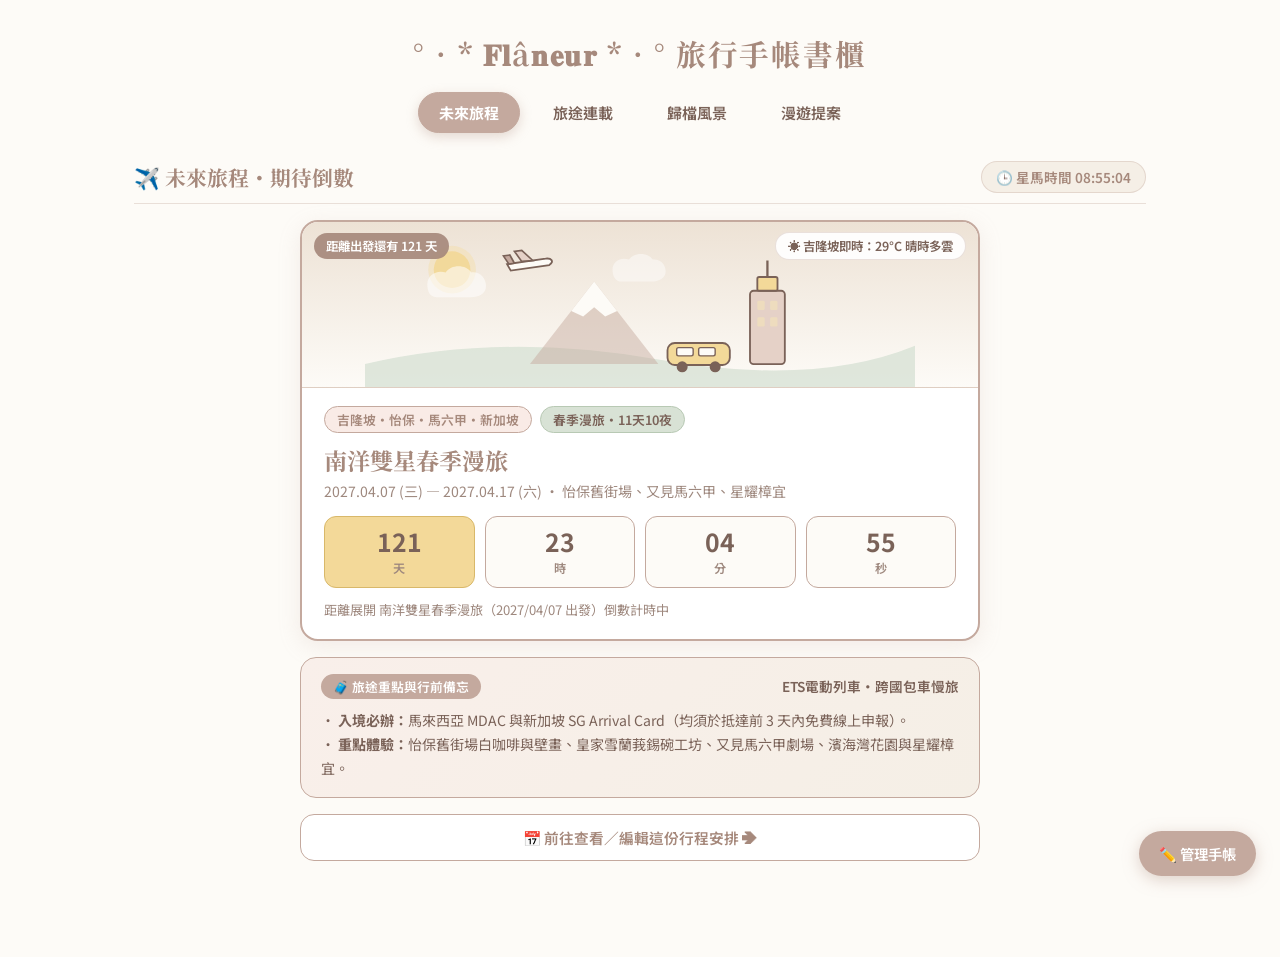
==== commit 5f439fbe: "Refactor destination spot selection logic" ====
--- a/index.html
+++ b/index.html
@@ -520,7 +520,12 @@
 
                 const endObj = new Date(`${endDate}T23:59:59+08:00`);
                 if (now <= endObj) {
-                    const firstSpot = itin?.days?.[0]?.spots?.[0];
+                    // 自動跳過台灣出發點與航班站，精準抓取目的地市區首站座標
+                    const allSpots = (itin?.days || []).flatMap(d => d.spots || []).filter(s => s.lat && s.lng);
+                    const isTaiwan = s => s.lat >= 21.5 && s.lat <= 25.5 && s.lng >= 119.5 && s.lng <= 122.5;
+                    const destSpot = allSpots.find(s => !isTaiwan(s) && s.transport !== 'flight')
+                        || allSpots.find(s => !isTaiwan(s))
+                        || allSpots[0];
                     const regions = itin?.days ? [...new Set(itin.days.map(d => (d.region || '').replace('地區', '')).filter(Boolean))] : [];
                     const daysCount = itin?.days?.length || 11;
 
@@ -535,8 +540,8 @@
                         timezone: itin?.timezone || fb.timezone || 'Asia/Tokyo',
                         timezoneLabel: itin?.timezoneLabel || fb.timezoneLabel || '當地時間',
                         weatherCity: itin?.weatherCity || regions[0] || fb.weatherCity || '目的地',
-                        lat: firstSpot?.lat || fb.lat || 3.1390,
-                        lng: firstSpot?.lng || fb.lng || 101.6869,
+                        lat: itin?.weatherLat || destSpot?.lat || fb.lat || 3.1390,
+                        lng: itin?.weatherLng || destSpot?.lng || fb.lng || 101.6869,
                         vehicleTag: itin?.vehicleTag || fb.vehicleTag || '專屬行程規劃',
                         memoHtml: itin?.memoHtml || fb.memoHtml || '• 點擊下方按鈕即可進入「行程安排」查看每日路線、票券憑證與預估花費。'
                     });
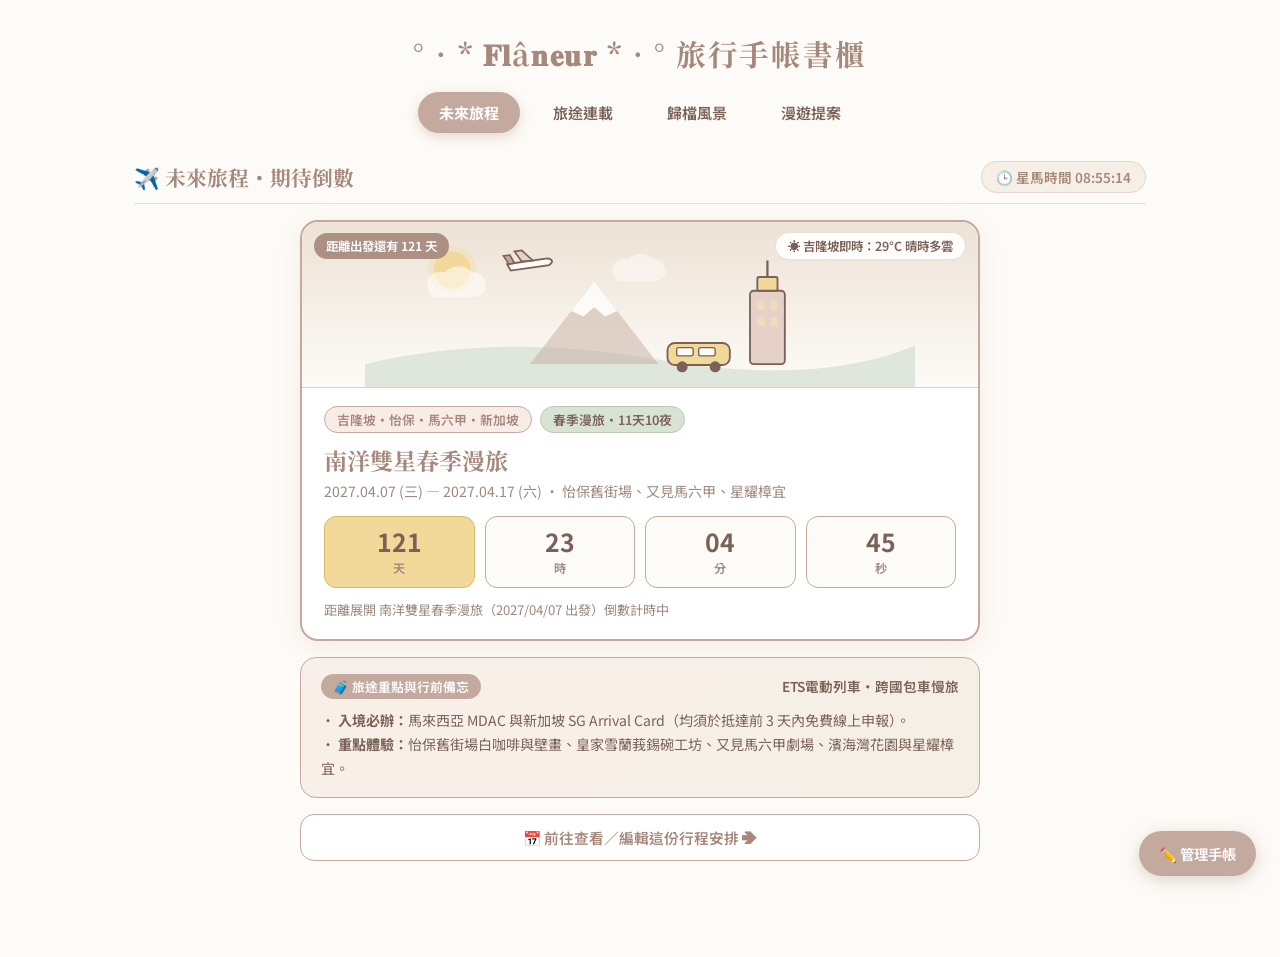
==== commit 35e13ea4: "Add trip card for Yilan, Taiwan, in index.html Added a new trip card for a trip to Yilan, Taiwan, in" ====
--- a/index.html
+++ b/index.html
@@ -412,6 +412,24 @@
                 </div>
             </a>
 
+            <a href="journal.html?trip=yilan_2026" class="trip-card"
+               data-trip-id="yilan_2026" data-continent="亞洲" data-country="台灣"
+               data-start="2026-09-25" data-end="2026-09-28">
+                <div class="cover-collage">
+                    <div><img src="media/yilan_2026/cover-1.png" alt="封面照 1" onerror="this.parentElement.innerHTML='封面照 1'"></div>
+                    <div><img src="media/yilan_2026/cover-2.png" alt="封面照 2" onerror="this.parentElement.innerHTML='封面照 2'"></div>
+                    <div><img src="media/yilan_2026/cover-3.png" alt="封面照 3" onerror="this.parentElement.innerHTML='封面照 3'"></div>
+                </div>
+                <div class="card-content">
+                    <h3>台灣宜蘭秋季漫旅</h3>
+                    <table>
+                        <tr><th>天數</th><td>4 天 3 夜</td></tr>
+                        <tr><th>重點</th><td>蘭陽博物館、張美阿嬤農場、國立傳統藝術中心</td></tr>
+                        <tr><th>季節</th><td>2026 秋季</td></tr>
+                    </table>
+                </div>
+            </a>
+
             <a href="journal.html?trip=tohoku_2026" class="trip-card"
                data-trip-id="tohoku_2026" data-continent="亞洲" data-country="日本"
                data-start="2026-01-28" data-end="2026-02-05">
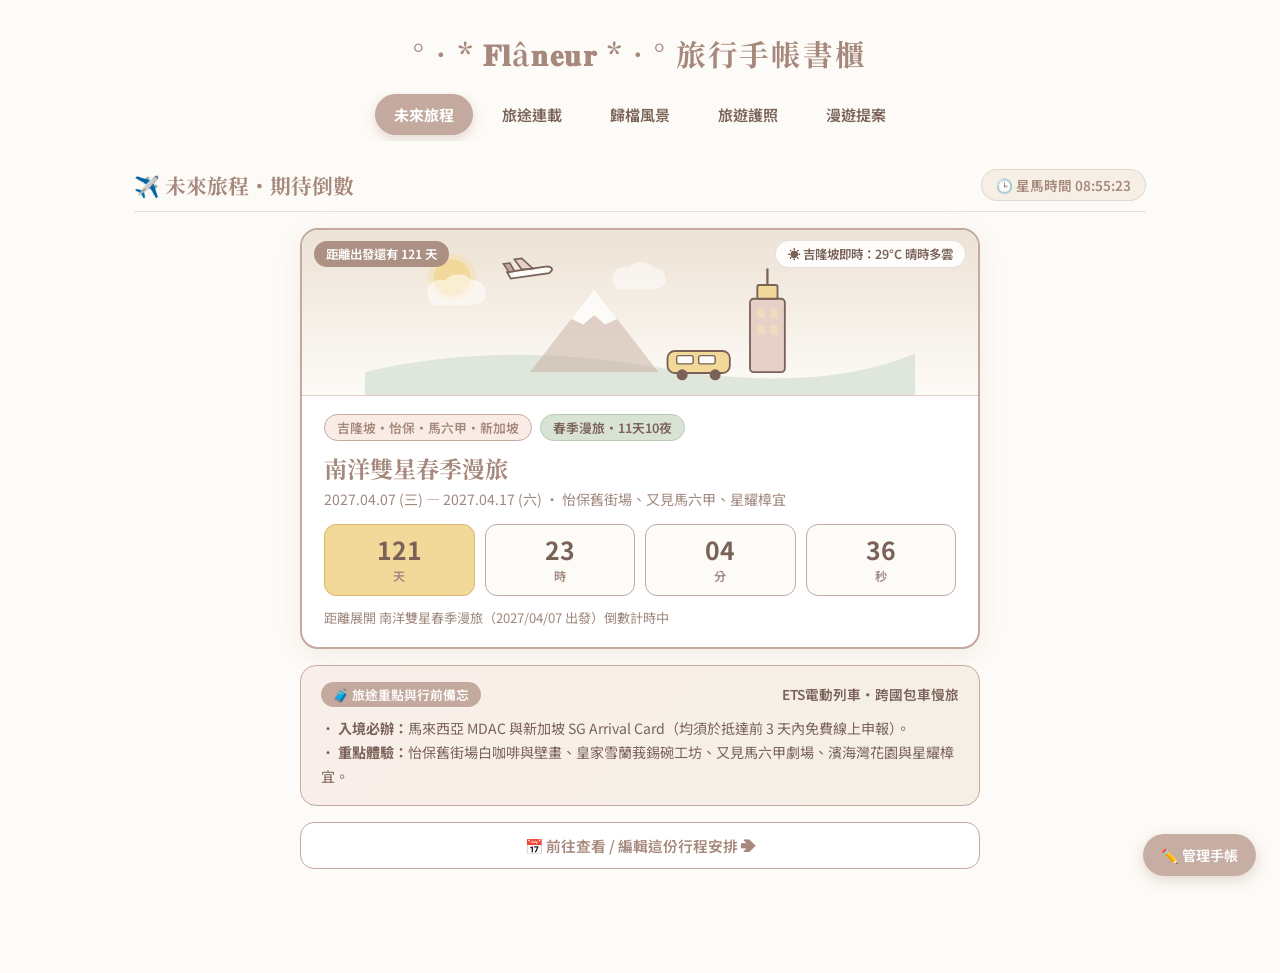
==== commit 6baca774: "Update navigation and styling for upcoming trips" ====
--- a/index.html
+++ b/index.html
@@ -40,7 +40,7 @@
         /* === 基礎版面與標題 === */
         body {
             margin: 0 auto;
-            padding: 32px 24px 96px;
+            padding: 32px 24px 104px;
             max-width: 1060px;
             box-sizing: border-box;
             font-family: 'Noto Sans TC', 'PingFang TC', 'Microsoft JhengHei', sans-serif;
@@ -54,13 +54,34 @@
         }
         h1 { text-align: center; font-size: 1.85rem; letter-spacing: 0.06em; margin: 0 0 18px; }
 
-        /* === 頂部四大導覽列 === */
-        .main-nav-tabs { display: flex; justify-content: center; flex-wrap: wrap; gap: 12px; margin-bottom: 28px; }
+        /* === 頂部五大導覽列（桌機置中、手機單排橫向滑動） === */
+        .main-nav-tabs {
+            display: flex;
+            justify-content: center;
+            align-items: center;
+            flex-wrap: nowrap;
+            gap: 10px;
+            margin-bottom: 28px;
+            overflow-x: auto;
+            -webkit-overflow-scrolling: touch;
+            scrollbar-width: none;
+            padding: 2px 4px 6px;
+        }
+        .main-nav-tabs::-webkit-scrollbar { display: none; }
         .main-tab-btn {
-            font-family: inherit; background: transparent; color: var(--text-main);
-            border: 1.5px solid transparent; padding: 9px 20px; border-radius: 24px;
-            font-size: 0.94rem; font-weight: 600; cursor: pointer; text-decoration: none;
-            white-space: nowrap; transition: all 0.2s ease;
+            font-family: inherit;
+            flex: 0 0 auto;
+            background: transparent;
+            color: var(--text-main);
+            border: 1.5px solid transparent;
+            padding: 9px 18px;
+            border-radius: 24px;
+            font-size: 0.94rem;
+            font-weight: 600;
+            cursor: pointer;
+            text-decoration: none;
+            white-space: nowrap;
+            transition: all 0.2s ease;
         }
         .main-tab-btn:hover { color: var(--accent-brown-dark); border-color: var(--border-soft); background: rgba(245, 239, 230, 0.5); }
         .main-tab-btn.active { background: var(--accent-brown); color: #fff; border-color: var(--accent-brown); box-shadow: 0 4px 12px rgba(196, 169, 158, 0.42); font-weight: 700; }
@@ -195,19 +216,28 @@
 
         .admin-fab {
             position: fixed; bottom: 24px; right: 24px; z-index: 1000;
-            background: var(--accent-brown); color: #fff; text-decoration: none;
-            padding: 12px 20px; border-radius: 30px; font-size: 0.9rem; font-weight: 600;
-            box-shadow: 0 4px 15px rgba(196, 169, 158, 0.5);
-        }
+            background: rgba(196, 169, 158, 0.94); backdrop-filter: blur(6px);
+            color: #fff; text-decoration: none;
+            padding: 11px 18px; border-radius: 30px; font-size: 0.88rem; font-weight: 600;
+            box-shadow: 0 4px 14px rgba(196, 169, 158, 0.45);
+            transition: transform 0.2s, background 0.2s;
+        }
+        .admin-fab:hover { background: var(--accent-brown-dark); transform: translateY(-2px); }
 
         /* === 手機版排版專屬優化 === */
         @media (max-width: 768px) {
-            body { padding: 18px 14px 96px; }
+            body { padding: 18px 14px 116px; }
             h1 { font-size: 1.42rem; }
 
-            /* 1. 頂部 4 個分類平均單行排列，避免第 4 顆掉行 */
-            .main-nav-tabs { flex-wrap: nowrap; gap: 4px; margin-bottom: 22px; }
-            .main-tab-btn { flex: 1; padding: 8px 4px; font-size: 0.84rem; text-align: center; }
+            /* 1. 頂部五大分頁單排橫向滑動，不折行不壓縮 */
+            .main-nav-tabs {
+                justify-content: flex-start;
+                flex-wrap: nowrap;
+                gap: 6px;
+                margin: 0 -14px 20px;
+                padding: 2px 14px 6px;
+            }
+            .main-tab-btn { flex: 0 0 auto; padding: 8px 14px; font-size: 0.86rem; text-align: center; }
 
             /* 2. 插畫頂部兩個膠囊縮小字級與間距，防止擠壓裁切 */
             .illustration-badges { top: 8px; left: 8px; right: 8px; gap: 6px; }
@@ -220,7 +250,7 @@
             /* 4. 卡片單欄與懸浮按鈕精簡化 */
             .upcoming-body { padding: 16px; }
             .grid-container { grid-template-columns: 1fr; }
-            .admin-fab { bottom: 16px; right: 16px; padding: 10px 16px; font-size: 0.84rem; }
+            .admin-fab { bottom: 16px; right: 14px; padding: 9px 15px; font-size: 0.82rem; }
         }
     </style>
 </head>
@@ -229,11 +259,12 @@
     <!-- 【✏️ 文字修改】網站主標題 -->
     <h1>°•* 𝐅𝐥â𝐧𝐞𝐮𝐫 *•° 旅行手帳書櫃</h1>
 
-    <!-- 頂部四大導覽列 -->
+    <!-- 頂部五大導覽列 -->
     <nav class="main-nav-tabs" aria-label="手帳主選單">
         <button type="button" class="main-tab-btn active" data-target="tab-upcoming">未來旅程</button>
         <button type="button" class="main-tab-btn" data-target="tab-ongoing">旅途連載</button>
         <button type="button" class="main-tab-btn" data-target="tab-completed">歸檔風景</button>
+        <a href="passport.html" class="main-tab-btn">旅遊護照</a>
         <a href="planner.html" class="main-tab-btn">漫遊提案</a>
     </nav>
 
@@ -307,11 +338,11 @@
 
                 <div class="upcoming-body">
                     <div class="upcoming-tags">
-                        <span class="up-tag" id="up-route-tag">吉隆坡・馬六甲・新加坡</span>
+                        <span class="up-tag" id="up-route-tag">吉隆坡・怡保・馬六甲・新加坡</span>
                         <span class="up-tag members" id="up-member-tag">春季漫旅・11天10夜</span>
                     </div>
-                    <h3 class="upcoming-title" id="up-title">南洋星馬春季漫旅</h3>
-                    <p class="upcoming-subtitle" id="up-date-text">2027.04.07 (三) — 2027.04.17 (六) ・ 吉隆坡敘宴、又見馬六甲、星耀樟宜</p>
+                    <h3 class="upcoming-title" id="up-title">南洋雙星春季漫旅</h3>
+                    <p class="upcoming-subtitle" id="up-date-text">2027.04.07 (三) — 2027.04.17 (六) ・ 怡保舊街場、又見馬六甲、星耀樟宜</p>
 
                     <div class="countdown-boxes">
                         <div class="cd-box highlight"><span class="cd-num" id="cd-days">00</span><span class="cd-label">天</span></div>
@@ -319,23 +350,23 @@
                         <div class="cd-box"><span class="cd-num" id="cd-mins">00</span><span class="cd-label">分</span></div>
                         <div class="cd-box"><span class="cd-num" id="cd-secs">00</span><span class="cd-label">秒</span></div>
                     </div>
-                    <p class="countdown-note" id="up-note-text">距離展開 南洋星馬春季漫旅 倒數計時中</p>
+                    <p class="countdown-note" id="up-note-text">距離展開 南洋雙星春季漫旅 倒數計時中</p>
                 </div>
             </div>
 
             <div class="memo-card">
                 <div class="memo-card-header">
                     <span class="memo-badge">🧳 旅途重點與行前備忘</span>
-                    <span class="memo-vehicle" id="up-vehicle-tag">跨國雙城慢旅</span>
+                    <span class="memo-vehicle" id="up-vehicle-tag">ETS電動列車・跨國包車慢旅</span>
                 </div>
                 <div class="memo-list" id="up-memo-list">
-                    • <strong>簽證與入境：</strong>馬來西亞 MDAC 電子入境卡（出發前3天內填寫）、新加坡 SG Arrival Card。<br>
-                    • <strong>核心體驗：</strong>吉隆坡敘宴沉浸式宮廷宴、又見馬六甲劇場、星耀樟宜雨漩渦。
+                    • <strong>入境必辦：</strong>馬來西亞 MDAC 與新加坡 SG Arrival Card（均須於抵達前 3 天內免費線上申報）。<br>
+                    • <strong>重點體驗：</strong>怡保舊街場白咖啡與壁畫、皇家雪蘭莪錫碗工坊、又見馬六甲劇場、濱海灣花園與星耀樟宜。
                 </div>
             </div>
 
             <a href="journal.html?trip=malaysia_2027&view=itinerary" class="upcoming-action-btn" id="up-link-btn">
-                📅 前往查看／編輯這份行程安排 ➔
+                📅 前往查看 / 編輯這份行程安排 ➔
             </a>
         </div>
     </section>
@@ -350,7 +381,7 @@
                 <div style="font-size: 2rem;">🍵</div>
                 <div class="empty-title">目前沒有正在進行中的旅程</div>
                 <p class="empty-desc">
-                    當下一趟旅程（<span id="ongoing-next-name">南洋星馬春季漫旅</span>）於 <span id="ongoing-next-date">2027/04/07</span> 出發時，<br>這裡就會自動切換為旅途實戰模式！
+                    當下一趟旅程（<span id="ongoing-next-name">南洋雙星春季漫旅</span>）於 <span id="ongoing-next-date">2027/04/07</span> 出發時，<br>這裡就會自動切換為旅途實戰模式！
                 </p>
                 <div class="empty-actions">
                     <button type="button" class="secondary-pill-btn" onclick="switchMainTab('tab-upcoming')">查看未出發倒數</button>
@@ -403,10 +434,10 @@
                     <div><img src="media/malaysia_2027/cover-3.png" alt="封面照 3" onerror="this.parentElement.innerHTML='封面照 3'"></div>
                 </div>
                 <div class="card-content">
-                    <h3>南洋星馬春季漫旅</h3>
+                    <h3>南洋雙星春季漫旅</h3>
                     <table>
                         <tr><th>日期</th><td>2027/04/07 — 04/17 (11天10夜)</td></tr>
-                        <tr><th>重點</th><td>吉隆坡敘宴、又見馬六甲、星耀樟宜</td></tr>
+                        <tr><th>重點</th><td>怡保舊街場、又見馬六甲、星耀樟宜</td></tr>
                         <tr><th>季節</th><td>2027 春季</td></tr>
                     </table>
                 </div>
@@ -432,7 +463,7 @@
 
             <a href="journal.html?trip=tohoku_2026" class="trip-card"
                data-trip-id="tohoku_2026" data-continent="亞洲" data-country="日本"
-               data-start="2026-01-28" data-end="2026-02-05">
+               data-start="2026-01-09" data-end="2026-01-17">
                 <div class="cover-collage">
                     <div><img src="media/tohoku_2026/cover-1.png" alt="封面照 1" onerror="this.parentElement.innerHTML='封面照 1'"></div>
                     <div><img src="media/tohoku_2026/cover-2.png" alt="封面照 2" onerror="this.parentElement.innerHTML='封面照 2'"></div>
@@ -474,19 +505,19 @@
         const DEFAULT_UPCOMING_META = {
             malaysia_2027: {
                 tripId: "malaysia_2027",
-                tripTitle: "南洋星馬春季漫旅",
-                routeTag: "吉隆坡・馬六甲・新加坡",
+                tripTitle: "南洋雙星春季漫旅",
+                routeTag: "吉隆坡・怡保・馬六甲・新加坡",
                 memberTag: "春季漫旅・11天10夜",
                 startDate: "2027-04-07",
                 endDate: "2027-04-17",
-                dateSubTitle: "2027.04.07 (三) — 2027.04.17 (六) ・ 吉隆坡敘宴、又見馬六甲、星耀樟宜",
+                dateSubTitle: "2027.04.07 (三) — 2027.04.17 (六) ・ 怡保舊街場、又見馬六甲、星耀樟宜",
                 timezone: "Asia/Kuala_Lumpur",
                 timezoneLabel: "星馬時間",
                 weatherCity: "吉隆坡",
                 lat: 3.1390,
                 lng: 101.6869,
-                vehicleTag: "跨國雙城慢旅",
-                memoHtml: "• <strong>簽證與入境：</strong>馬來西亞 MDAC 電子入境卡（出發前3天內填寫）、新加坡 SG Arrival Card。<br>• <strong>核心體驗：</strong>吉隆坡敘宴沉浸式宮廷宴、又見馬六甲劇場、星耀樟宜雨漩渦。"
+                vehicleTag: "ETS電動列車・跨國包車慢旅",
+                memoHtml: "• <strong>入境必辦：</strong>馬來西亞 MDAC 與新加坡 SG Arrival Card（均須於抵達前 3 天內免費線上申報）。<br>• <strong>重點體驗：</strong>怡保舊街場白咖啡與壁畫、皇家雪蘭莪錫碗工坊、又見馬六甲劇場、濱海灣花園與星耀樟宜。"
             }
         };
 
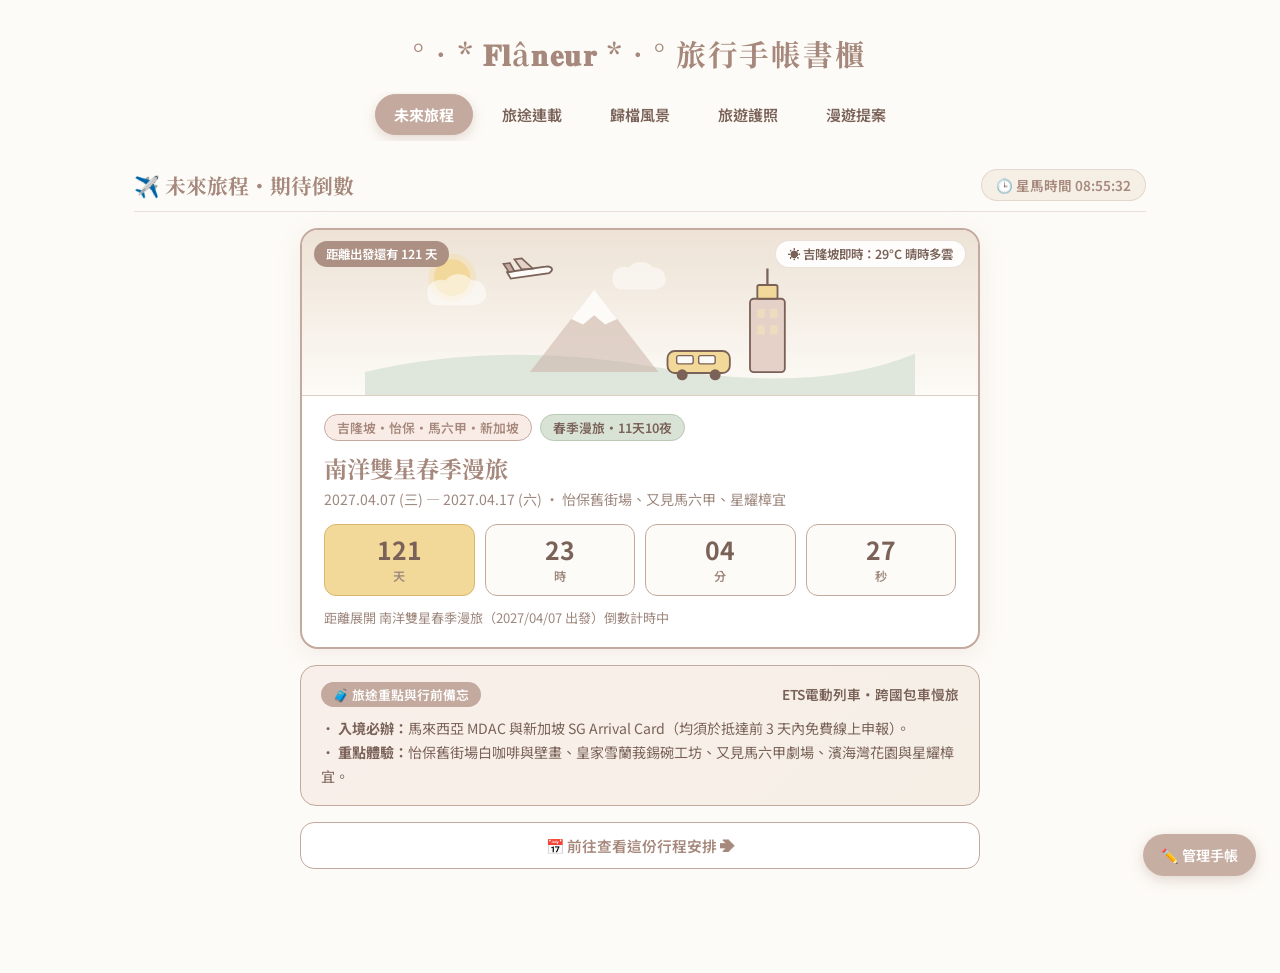
==== commit 1715e185: "Update index.html" ====
--- a/index.html
+++ b/index.html
@@ -366,7 +366,7 @@
             </div>
 
             <a href="journal.html?trip=malaysia_2027&view=itinerary" class="upcoming-action-btn" id="up-link-btn">
-                📅 前往查看 / 編輯這份行程安排 ➔
+                📅 前往查看這份行程安排 ➔
             </a>
         </div>
     </section>
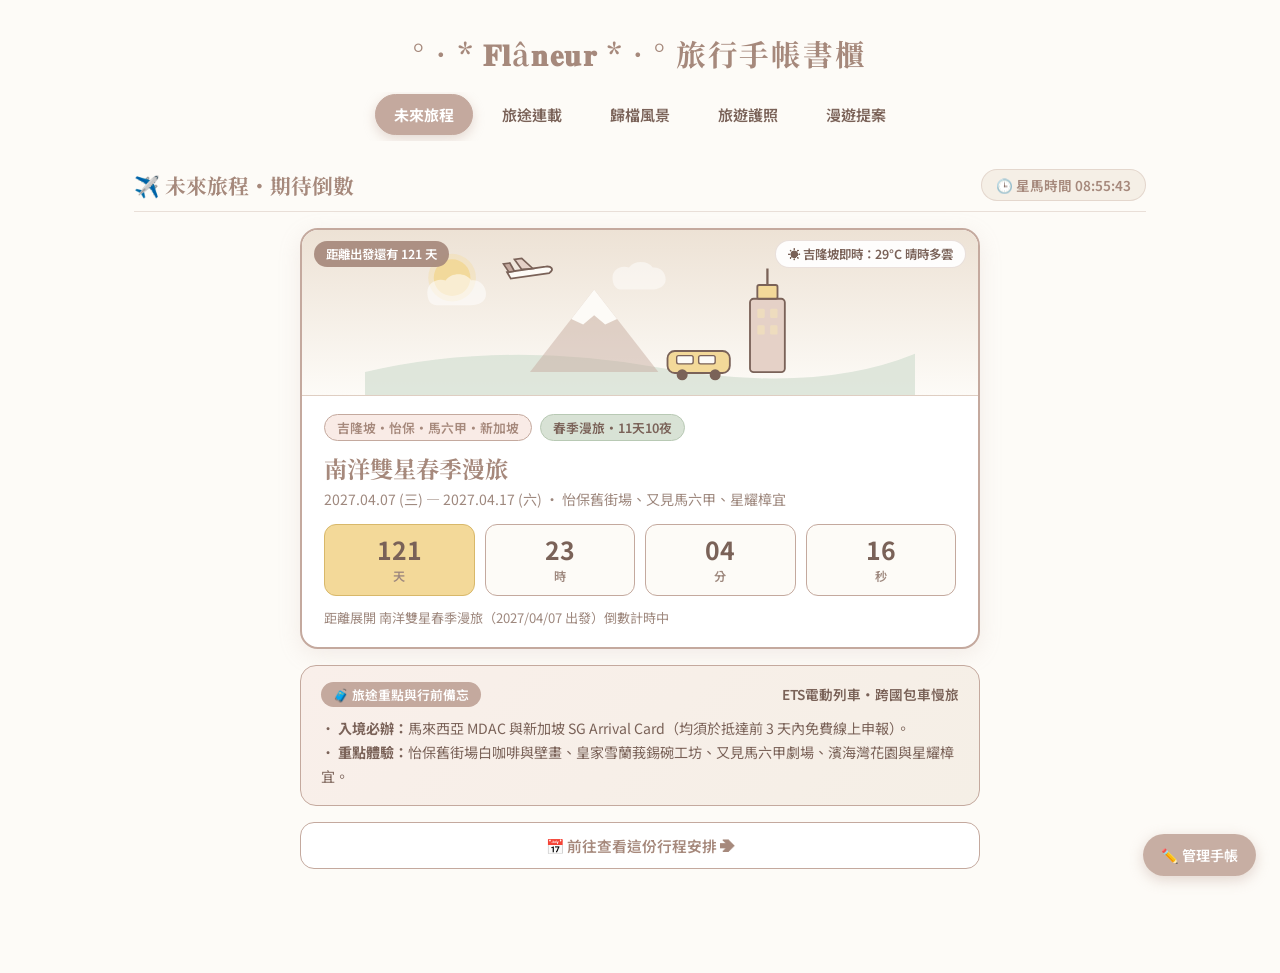
==== commit fe390ca0: "Refactor script loading for Cloudflare compatibility Updated script loading logic to handle Cloudfla" ====
--- a/index.html
+++ b/index.html
@@ -8,14 +8,17 @@
 
     <!-- 【⚙️ 功能設定】Travelpayouts 分潤腳本 -->
     <script nowprocket data-noptimize="1" data-cfasync="false" data-wpfc-render="false" seraph-accel-crit="1" data-no-defer="1" data-cmp-ab="2">
-        (function () {
-            var script = document.createElement("script");
-            script.async = 1;
-            script.setAttribute("data-cmp-ab", "2");
-            script.src = 'https://emrld.ltd/NTk5Njg0.js?t=599684';
-            document.head.appendChild(script);
-        })();
-    </script>
+    (function () {
+        var isCloudflare = location.hostname.indexOf('workers.dev') !== -1 || location.hostname.indexOf('pages.dev') !== -1;
+        var script = document.createElement("script");
+        script.async = 1;
+        script.setAttribute("data-cmp-ab", "2");
+        script.src = isCloudflare
+            ? 'https://emrld.ltd/NjA1OTc5.js?t=605979'
+            : 'https://emrld.ltd/NTk5Njg0.js?t=599684';
+        document.head.appendChild(script);
+    })();
+</script>
 
     <link rel="preconnect" href="https://fonts.googleapis.com">
     <link rel="preconnect" href="https://fonts.gstatic.com" crossorigin>
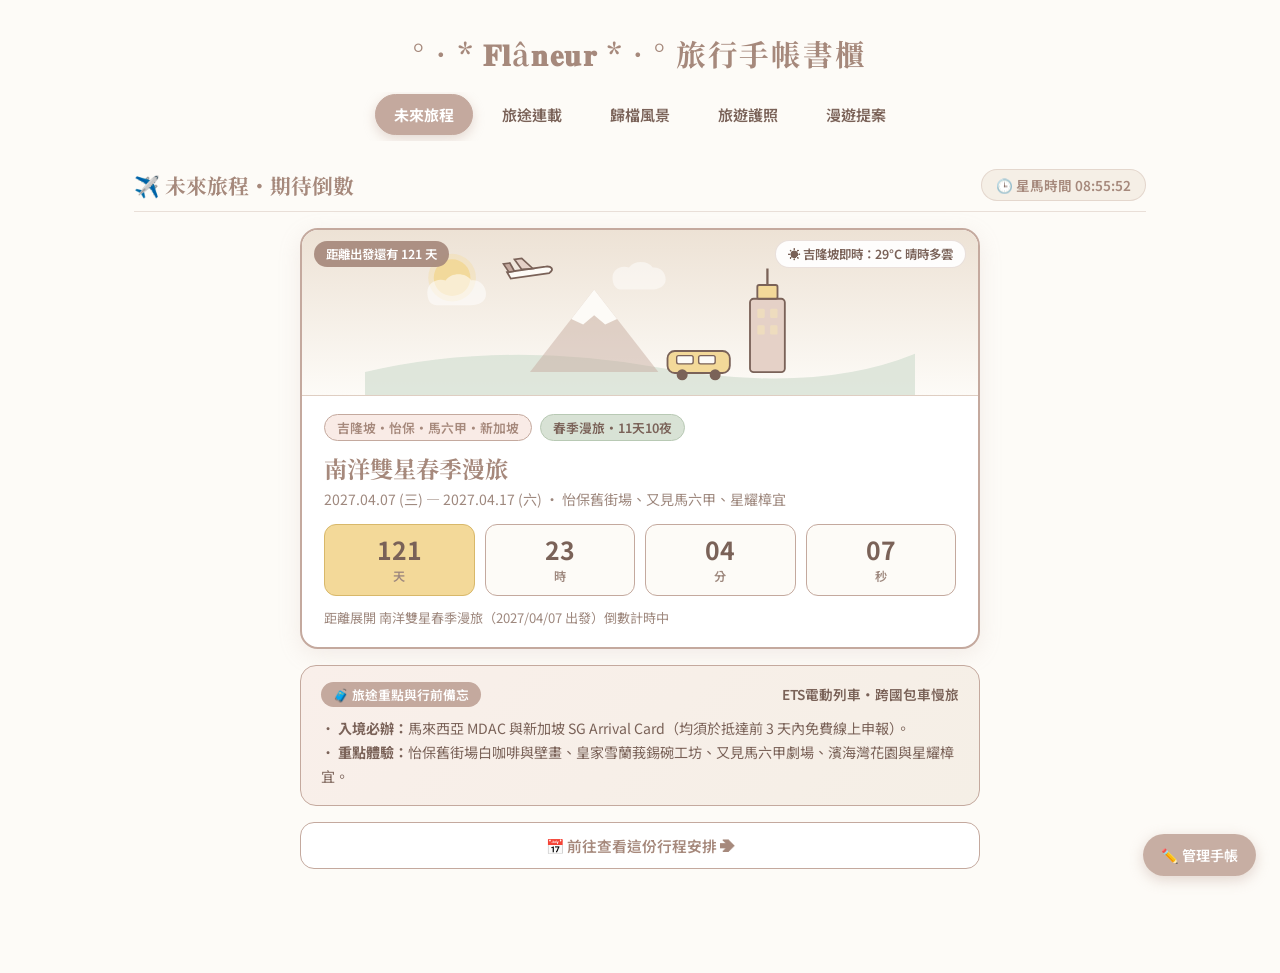
==== commit 7925b2e8: "Refactor script for loading cover images from R2" ====
--- a/index.html
+++ b/index.html
@@ -8,17 +8,17 @@
 
     <!-- 【⚙️ 功能設定】Travelpayouts 分潤腳本 -->
     <script nowprocket data-noptimize="1" data-cfasync="false" data-wpfc-render="false" seraph-accel-crit="1" data-no-defer="1" data-cmp-ab="2">
-    (function () {
-        var isCloudflare = location.hostname.indexOf('workers.dev') !== -1 || location.hostname.indexOf('pages.dev') !== -1;
-        var script = document.createElement("script");
-        script.async = 1;
-        script.setAttribute("data-cmp-ab", "2");
-        script.src = isCloudflare
-            ? 'https://emrld.ltd/NjA1OTc5.js?t=605979'
-            : 'https://emrld.ltd/NTk5Njg0.js?t=599684';
-        document.head.appendChild(script);
-    })();
-</script>
+        (function () {
+            var isCloudflare = location.hostname.indexOf('workers.dev') !== -1 || location.hostname.indexOf('pages.dev') !== -1;
+            var script = document.createElement("script");
+            script.async = 1;
+            script.setAttribute("data-cmp-ab", "2");
+            script.src = isCloudflare
+                ? 'https://emrld.ltd/NjA1OTc5.js?t=605979'
+                : 'https://emrld.ltd/NTk5Njg0.js?t=599684';
+            document.head.appendChild(script);
+        })();
+    </script>
 
     <link rel="preconnect" href="https://fonts.googleapis.com">
     <link rel="preconnect" href="https://fonts.gstatic.com" crossorigin>
@@ -426,15 +426,15 @@
             <strong>📚 總覽資訊：</strong>點擊上方七大洲可展開對應國家篩選，點擊旅程卡片即可開啟「動態地圖手帳」。
         </div>
 
-        <!-- 【✏️ 文字修改】歸檔旅程卡片列表 -->
+        <!-- 【✏️ 文字修改】歸檔旅程卡片列表（封面照存放於 Cloudflare R2 各旅程資料夾之 cover/） -->
         <div class="grid-container" id="cards-grid">
             <a href="journal.html?trip=malaysia_2027" class="trip-card"
                data-trip-id="malaysia_2027" data-continent="亞洲" data-country="馬來西亞,新加坡"
                data-start="2027-04-07" data-end="2027-04-17">
                 <div class="cover-collage">
-                    <div><img src="media/malaysia_2027/cover-1.png" alt="封面照 1" onerror="this.parentElement.innerHTML='封面照 1'"></div>
-                    <div><img src="media/malaysia_2027/cover-2.png" alt="封面照 2" onerror="this.parentElement.innerHTML='封面照 2'"></div>
-                    <div><img src="media/malaysia_2027/cover-3.png" alt="封面照 3" onerror="this.parentElement.innerHTML='封面照 3'"></div>
+                    <div><img data-r2-src="my-malaysia-2027/cover/cover-1.png" alt="封面照 1" loading="lazy" onerror="this.parentElement.innerHTML='封面照 1'"></div>
+                    <div><img data-r2-src="my-malaysia-2027/cover/cover-2.png" alt="封面照 2" loading="lazy" onerror="this.parentElement.innerHTML='封面照 2'"></div>
+                    <div><img data-r2-src="my-malaysia-2027/cover/cover-3.png" alt="封面照 3" loading="lazy" onerror="this.parentElement.innerHTML='封面照 3'"></div>
                 </div>
                 <div class="card-content">
                     <h3>南洋雙星春季漫旅</h3>
@@ -450,9 +450,9 @@
                data-trip-id="yilan_2026" data-continent="亞洲" data-country="台灣"
                data-start="2026-09-25" data-end="2026-09-28">
                 <div class="cover-collage">
-                    <div><img src="media/yilan_2026/cover-1.png" alt="封面照 1" onerror="this.parentElement.innerHTML='封面照 1'"></div>
-                    <div><img src="media/yilan_2026/cover-2.png" alt="封面照 2" onerror="this.parentElement.innerHTML='封面照 2'"></div>
-                    <div><img src="media/yilan_2026/cover-3.png" alt="封面照 3" onerror="this.parentElement.innerHTML='封面照 3'"></div>
+                    <div><img data-r2-src="tw-yilan-2026/cover/cover-1.png" alt="封面照 1" loading="lazy" onerror="this.parentElement.innerHTML='封面照 1'"></div>
+                    <div><img data-r2-src="tw-yilan-2026/cover/cover-2.png" alt="封面照 2" loading="lazy" onerror="this.parentElement.innerHTML='封面照 2'"></div>
+                    <div><img data-r2-src="tw-yilan-2026/cover/cover-3.png" alt="封面照 3" loading="lazy" onerror="this.parentElement.innerHTML='封面照 3'"></div>
                 </div>
                 <div class="card-content">
                     <h3>台灣宜蘭秋季漫旅</h3>
@@ -468,9 +468,9 @@
                data-trip-id="tohoku_2026" data-continent="亞洲" data-country="日本"
                data-start="2026-01-09" data-end="2026-01-17">
                 <div class="cover-collage">
-                    <div><img src="media/tohoku_2026/cover-1.png" alt="封面照 1" onerror="this.parentElement.innerHTML='封面照 1'"></div>
-                    <div><img src="media/tohoku_2026/cover-2.png" alt="封面照 2" onerror="this.parentElement.innerHTML='封面照 2'"></div>
-                    <div><img src="media/tohoku_2026/cover-3.png" alt="封面照 3" onerror="this.parentElement.innerHTML='封面照 3'"></div>
+                    <div><img data-r2-src="jp-tohoku-2026/cover/cover-1.png" alt="封面照 1" loading="lazy" onerror="this.parentElement.innerHTML='封面照 1'"></div>
+                    <div><img data-r2-src="jp-tohoku-2026/cover/cover-2.png" alt="封面照 2" loading="lazy" onerror="this.parentElement.innerHTML='封面照 2'"></div>
+                    <div><img data-r2-src="jp-tohoku-2026/cover/cover-3.png" alt="封面照 3" loading="lazy" onerror="this.parentElement.innerHTML='封面照 3'"></div>
                 </div>
                 <div class="card-content">
                     <h3>日本東北冬季漫旅</h3>
@@ -491,6 +491,19 @@
     <a href="admin/" class="admin-fab">✏️ 管理手帳</a>
 
     <script>
+        /* === 【⚙️ 功能設定】0. Cloudflare R2 媒體公開網址（結尾不加斜線） === */
+        const R2_MEDIA_BASE = 'https://pub-180de6e9b96341e68b7fc31ef30c4a2f.r2.dev';
+
+        function hydrateR2CoverImages() {
+            document.querySelectorAll('img[data-r2-src]').forEach(img => {
+                const raw = (img.dataset.r2Src || '').trim();
+                if (!raw) return;
+                img.src = /^https?:\/\//i.test(raw)
+                    ? raw
+                    : `${R2_MEDIA_BASE}/${raw.replace(/^\/+/, '')}`;
+            });
+        }
+
         /* === 【⚙️ 功能設定】1. 頂部分頁切換與網址參數 === */
         const $ = id => document.getElementById(id);
 
@@ -858,6 +871,7 @@
         }
 
         /* === 啟動初始化 === */
+        hydrateR2CoverImages();
         rebuildPublishedState();
         syncCardsWithDataJson();
         discoverAllItineraryTrips();
